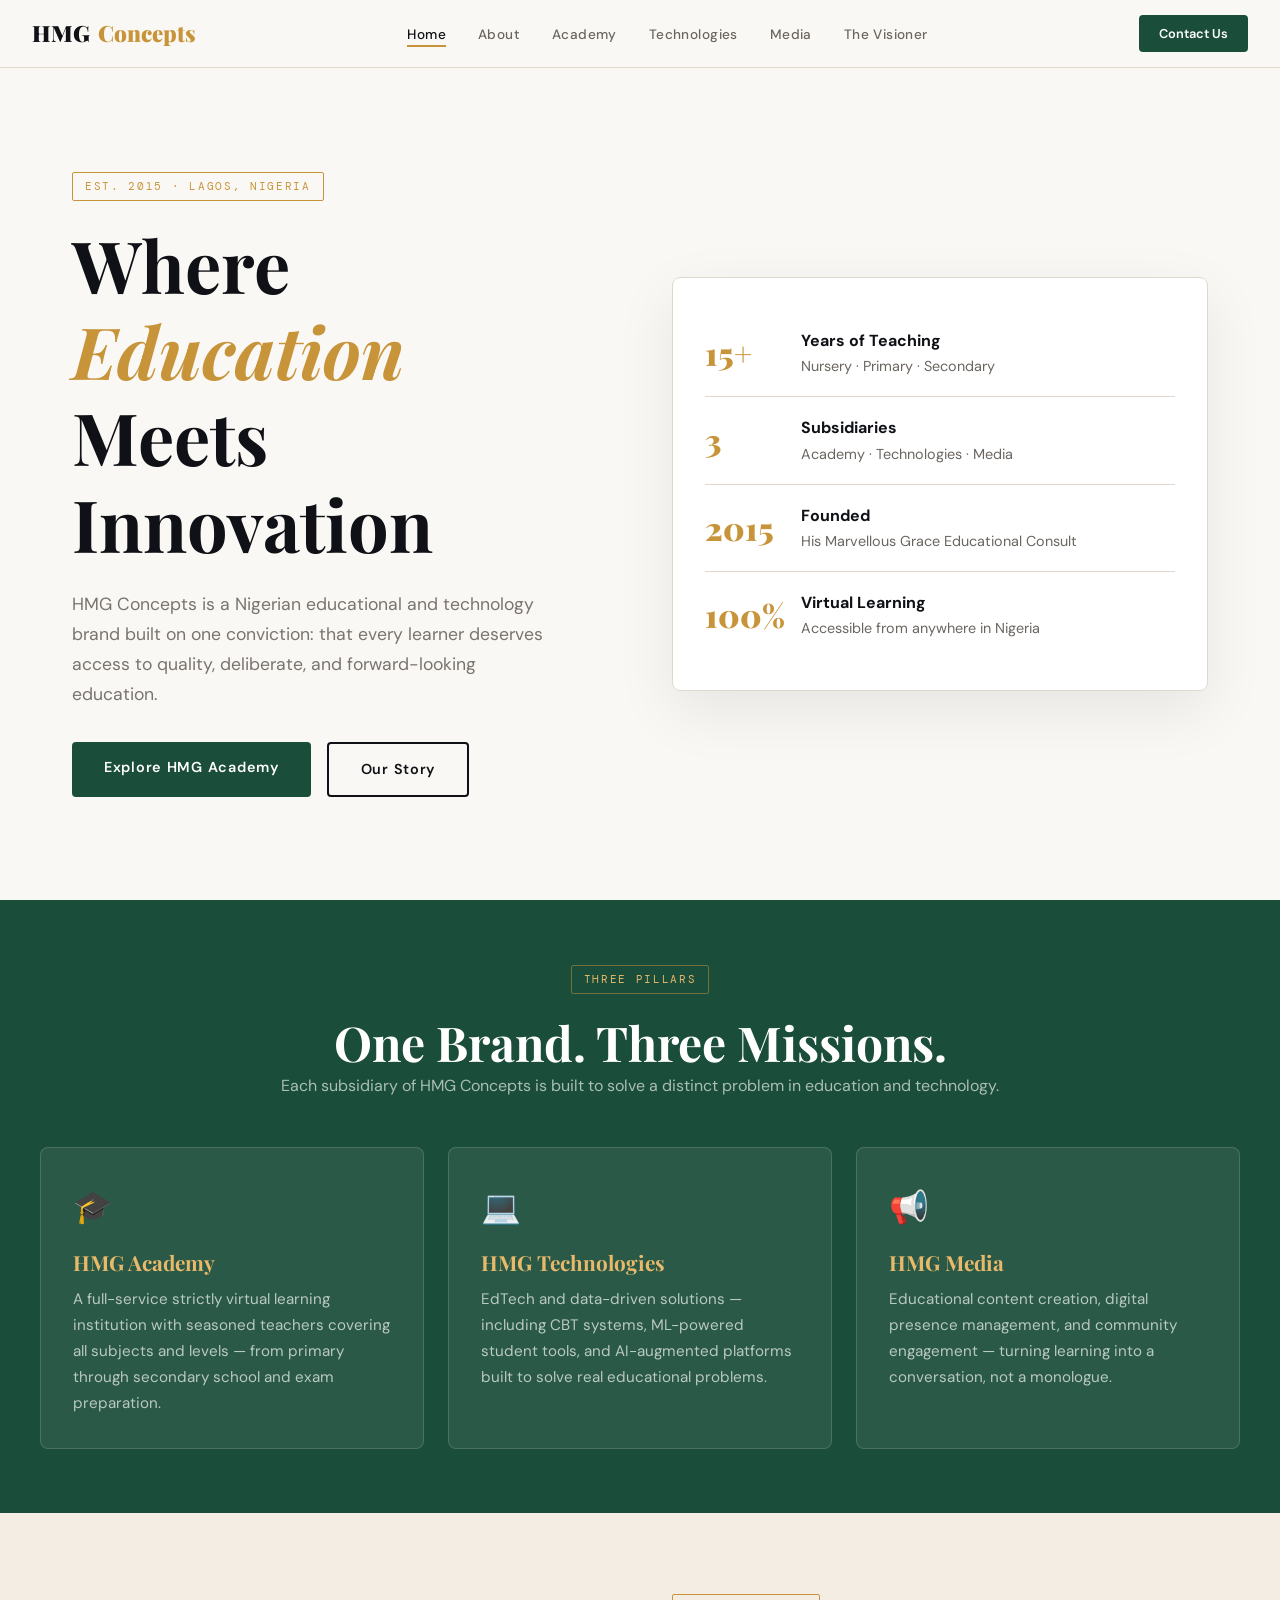
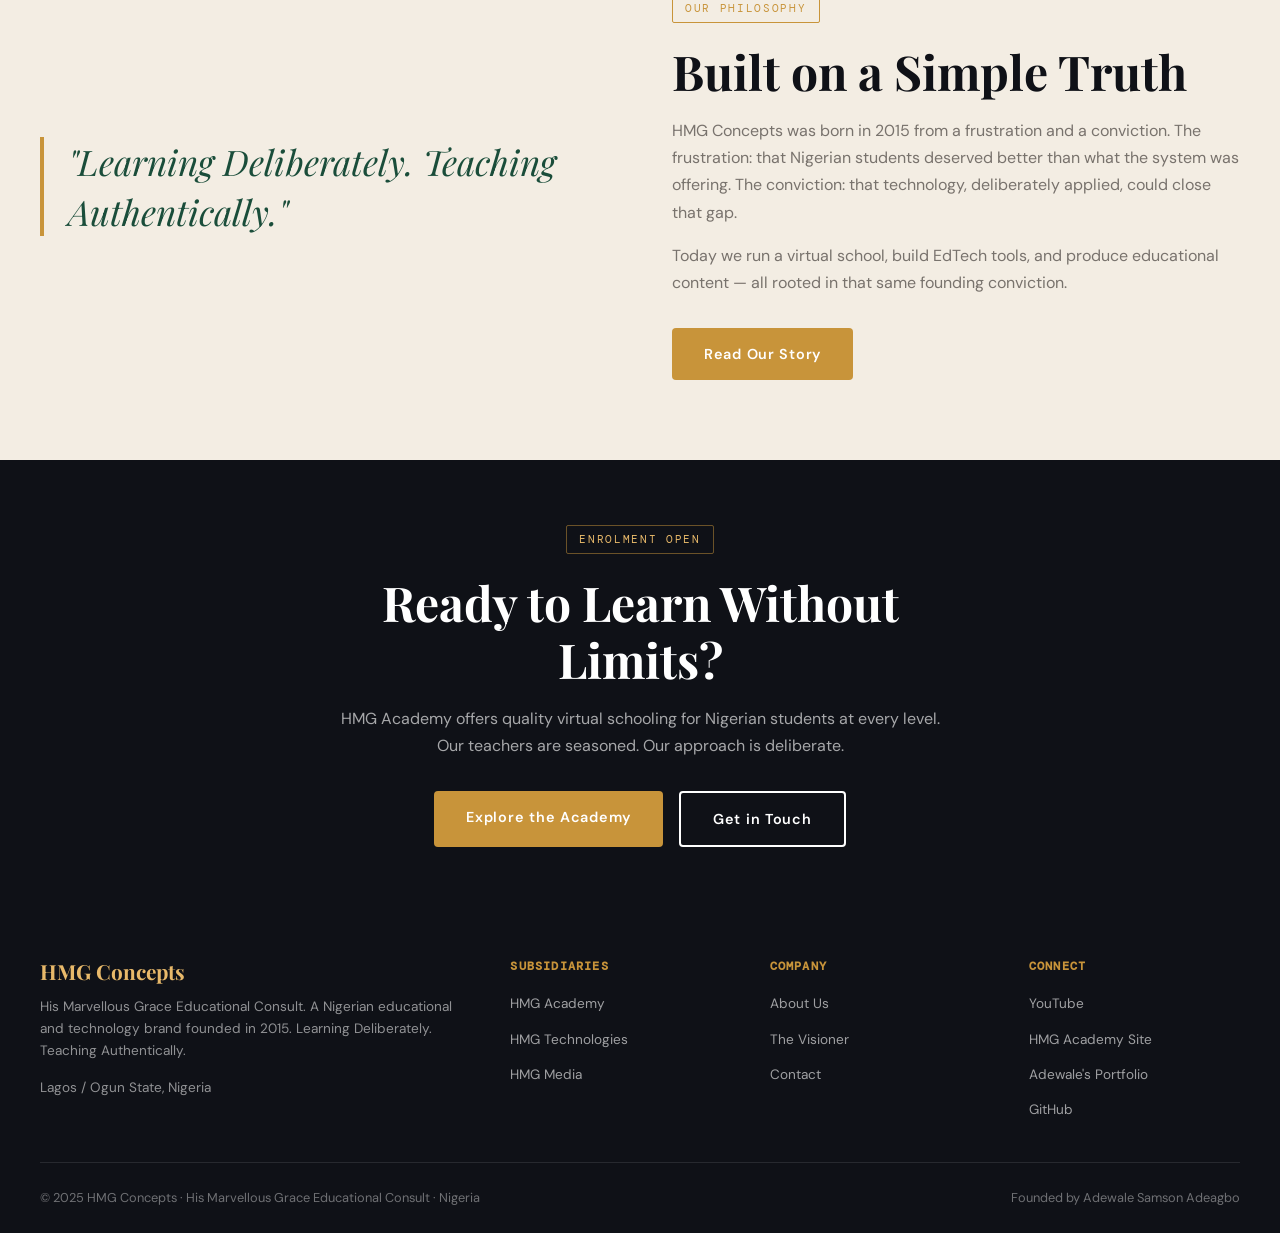
==== index.html @ 5c1da937 "Add files via upload" ====
<!DOCTYPE html>
<html lang="en">
<head>
  <meta charset="UTF-8" />
  <meta name="viewport" content="width=device-width, initial-scale=1.0" />

  <!-- PRIMARY SEO -->
  <title>HMG Concepts | Virtual Education, EdTech & Data Solutions — Nigeria</title>
  <meta name="description" content="HMG Concepts is a Nigerian educational and technology brand founded in 2015. We run HMG Academy (virtual schooling), HMG Technologies (EdTech & data solutions), and HMG Media. Led by educator and data scientist Adewale Samson Adeagbo." />
  <meta name="keywords" content="HMG Concepts, HMG Academy Nigeria, virtual school Nigeria, online school Lagos, EdTech Nigeria, data science Nigeria, Adewale Samson Adeagbo, secondary school online Nigeria, virtual learning Nigeria" />
  <meta name="author" content="Adewale Samson Adeagbo" />
  <meta name="robots" content="index, follow" />
  <link rel="canonical" href="https://hmgconcepts.pages.dev/" />

  <!-- OPEN GRAPH -->
  <meta property="og:title" content="HMG Concepts | Virtual Education & EdTech — Nigeria" />
  <meta property="og:description" content="Virtual schooling, EdTech solutions, and data-driven education from Lagos, Nigeria. Founded 2015 by Adewale Samson Adeagbo." />
  <meta property="og:type" content="website" />
  <meta property="og:url" content="https://hmgconcepts.pages.dev/" />
  <meta property="og:locale" content="en_NG" />

  <!-- SCHEMA MARKUP -->
  <script type="application/ld+json">
  {
    "@context": "https://schema.org",
    "@type": "EducationalOrganization",
    "name": "HMG Concepts",
    "alternateName": "His Marvellous Grace Educational Consult",
    "url": "https://hmgconcepts.pages.dev",
    "foundingDate": "2015",
    "description": "Nigerian educational and technology brand offering virtual schooling, EdTech solutions, and data-driven education tools.",
    "founder": {
      "@type": "Person",
      "name": "Adewale Samson Adeagbo"
    },
    "address": {
      "@type": "PostalAddress",
      "addressLocality": "Lagos",
      "addressCountry": "NG"
    },
    "contactPoint": {
      "@type": "ContactPoint",
      "telephone": "+2348100866322",
      "contactType": "customer service",
      "availableLanguage": ["English", "Yoruba"]
    },
    "sameAs": [
      "https://youtube.com/@hmgconcepts",
      "https://hmgacademy.pages.dev"
    ]
  }
  </script>

  <!-- FONTS -->
  <link rel="preconnect" href="https://fonts.googleapis.com" />
  <link rel="preconnect" href="https://fonts.gstatic.com" crossorigin />
  <link href="https://fonts.googleapis.com/css2?family=Playfair+Display:ital,wght@0,700;0,900;1,700&family=DM+Sans:wght@300;400;500;600&family=DM+Mono:wght@400;500&display=swap" rel="stylesheet" />

  <style>
    /* ============================================================
       DESIGN SYSTEM — HMG Concepts
       Aesthetic: Editorial / Institutional / Warm Authority
       ============================================================ */
    :root {
      --ink:       #0f1117;
      --paper:     #faf8f4;
      --cream:     #f3ede3;
      --gold:      #c8943a;
      --gold-lt:   #e8b96a;
      --green:     #1a4d3a;
      --green-lt:  #2d7a5a;
      --white:     #ffffff;
      --muted:     #6b6560;
      --border:    #e0d8cc;

      --ff-head:   'Playfair Display', Georgia, serif;
      --ff-body:   'DM Sans', sans-serif;
      --ff-mono:   'DM Mono', monospace;

      --max:       1200px;
      --radius:    4px;
      --transition: 0.3s ease;
    }

    *, *::before, *::after { box-sizing: border-box; margin: 0; padding: 0; }

    html { scroll-behavior: smooth; font-size: 16px; }

    body {
      font-family: var(--ff-body);
      background: var(--paper);
      color: var(--ink);
      line-height: 1.7;
      overflow-x: hidden;
    }

    /* ---- UTILITY ---- */
    .container { max-width: var(--max); margin: 0 auto; padding: 0 2rem; }
    .section { padding: 5rem 0; }
    .section--dark { background: var(--green); color: var(--white); }
    .section--cream { background: var(--cream); }
    .section--ink { background: var(--ink); color: var(--white); }

    .tag {
      display: inline-block;
      font-family: var(--ff-mono);
      font-size: 0.7rem;
      letter-spacing: 0.15em;
      text-transform: uppercase;
      color: var(--gold);
      border: 1px solid var(--gold);
      padding: 0.25rem 0.75rem;
      border-radius: 2px;
      margin-bottom: 1.25rem;
    }

    h1, h2, h3, h4 { font-family: var(--ff-head); line-height: 1.2; }
    h1 { font-size: clamp(2.5rem, 6vw, 4.5rem); }
    h2 { font-size: clamp(2rem, 4vw, 3rem); }
    h3 { font-size: clamp(1.3rem, 2.5vw, 1.75rem); }
    h4 { font-size: 1.1rem; }

    p { margin-bottom: 1rem; color: inherit; opacity: 0.9; }
    a { color: inherit; text-decoration: none; }

    .btn {
      display: inline-block;
      padding: 0.85rem 2rem;
      font-family: var(--ff-body);
      font-weight: 600;
      font-size: 0.9rem;
      letter-spacing: 0.05em;
      border-radius: var(--radius);
      transition: var(--transition);
      cursor: pointer;
      border: none;
    }
    .btn--gold {
      background: var(--gold);
      color: var(--white);
    }
    .btn--gold:hover { background: var(--gold-lt); transform: translateY(-2px); }
    .btn--outline {
      background: transparent;
      color: var(--white);
      border: 2px solid var(--white);
    }
    .btn--outline:hover { background: var(--white); color: var(--ink); }
    .btn--green {
      background: var(--green);
      color: var(--white);
    }
    .btn--green:hover { background: var(--green-lt); transform: translateY(-2px); }

    /* ---- NAVIGATION ---- */
    nav {
      position: fixed;
      top: 0; left: 0; right: 0;
      z-index: 100;
      background: rgba(250, 248, 244, 0.96);
      backdrop-filter: blur(8px);
      border-bottom: 1px solid var(--border);
      padding: 0 2rem;
      height: 68px;
      display: flex;
      align-items: center;
      justify-content: space-between;
    }

    .nav__brand {
      font-family: var(--ff-head);
      font-size: 1.4rem;
      font-weight: 900;
      color: var(--ink);
      display: flex;
      align-items: center;
      gap: 0.5rem;
    }
    .nav__brand span { color: var(--gold); }

    .nav__links {
      display: flex;
      gap: 2rem;
      list-style: none;
    }
    .nav__links a {
      font-size: 0.85rem;
      font-weight: 500;
      color: var(--muted);
      letter-spacing: 0.03em;
      transition: var(--transition);
      padding-bottom: 2px;
      border-bottom: 2px solid transparent;
    }
    .nav__links a:hover,
    .nav__links a.active {
      color: var(--ink);
      border-bottom-color: var(--gold);
    }

    .nav__cta {
      font-size: 0.8rem;
      font-weight: 600;
      background: var(--green);
      color: var(--white);
      padding: 0.5rem 1.25rem;
      border-radius: var(--radius);
      transition: var(--transition);
    }
    .nav__cta:hover { background: var(--green-lt); }

    .nav__toggle {
      display: none;
      flex-direction: column;
      gap: 5px;
      cursor: pointer;
      padding: 4px;
    }
    .nav__toggle span {
      display: block;
      width: 24px;
      height: 2px;
      background: var(--ink);
      transition: var(--transition);
    }

    /* ---- PAGE SECTIONS (hidden by default) ---- */
    .page { display: none; padding-top: 68px; }
    .page.active { display: block; }

    /* ============================================================
       HOME PAGE
       ============================================================ */
    .hero {
      min-height: calc(100vh - 68px);
      display: grid;
      grid-template-columns: 1fr 1fr;
      align-items: center;
      gap: 4rem;
      padding: 4rem 2rem;
      max-width: var(--max);
      margin: 0 auto;
    }

    .hero__content { animation: fadeUp 0.8s ease both; }
    .hero__content h1 { margin-bottom: 1.5rem; }
    .hero__content h1 em {
      font-style: italic;
      color: var(--gold);
    }
    .hero__content p {
      font-size: 1.1rem;
      color: var(--muted);
      max-width: 480px;
      margin-bottom: 2rem;
    }
    .hero__btns { display: flex; gap: 1rem; flex-wrap: wrap; }

    .hero__visual {
      animation: fadeUp 0.8s 0.2s ease both;
      position: relative;
    }
    .hero__card {
      background: var(--white);
      border: 1px solid var(--border);
      border-radius: 8px;
      padding: 2rem;
      box-shadow: 0 20px 60px rgba(0,0,0,0.08);
    }
    .hero__stat {
      display: flex;
      align-items: center;
      gap: 1rem;
      padding: 1rem 0;
      border-bottom: 1px solid var(--border);
    }
    .hero__stat:last-child { border-bottom: none; }
    .hero__stat-num {
      font-family: var(--ff-head);
      font-size: 2rem;
      font-weight: 900;
      color: var(--gold);
      min-width: 80px;
    }
    .hero__stat-label { font-size: 0.9rem; color: var(--muted); }
    .hero__stat-label strong { display: block; color: var(--ink); font-size: 1rem; }

    /* Subsidiaries strip */
    .subsidiaries {
      background: var(--green);
      padding: 4rem 2rem;
    }
    .subsidiaries__inner {
      max-width: var(--max);
      margin: 0 auto;
    }
    .subsidiaries__head {
      text-align: center;
      margin-bottom: 3rem;
      color: var(--white);
    }
    .subsidiaries__head p { color: rgba(255,255,255,0.7); }

    .subsidiaries__grid {
      display: grid;
      grid-template-columns: repeat(3, 1fr);
      gap: 1.5rem;
    }

    .sub-card {
      background: rgba(255,255,255,0.07);
      border: 1px solid rgba(255,255,255,0.15);
      border-radius: 8px;
      padding: 2rem;
      transition: var(--transition);
      cursor: pointer;
    }
    .sub-card:hover {
      background: rgba(255,255,255,0.12);
      transform: translateY(-4px);
    }
    .sub-card__icon {
      font-size: 2rem;
      margin-bottom: 1rem;
    }
    .sub-card h3 {
      color: var(--gold-lt);
      margin-bottom: 0.75rem;
      font-size: 1.3rem;
    }
    .sub-card p { color: rgba(255,255,255,0.75); font-size: 0.95rem; margin: 0; }

    /* Mission strip */
    .mission {
      padding: 5rem 2rem;
      background: var(--cream);
    }
    .mission__inner {
      max-width: var(--max);
      margin: 0 auto;
      display: grid;
      grid-template-columns: 1fr 1fr;
      gap: 4rem;
      align-items: center;
    }
    .mission__quote {
      font-family: var(--ff-head);
      font-size: clamp(1.5rem, 3vw, 2.2rem);
      font-style: italic;
      line-height: 1.4;
      color: var(--green);
      border-left: 4px solid var(--gold);
      padding-left: 1.5rem;
    }
    .mission__text h2 { margin-bottom: 1rem; }
    .mission__text p { color: var(--muted); }

    /* ============================================================
       ABOUT PAGE
       ============================================================ */
    .page-hero {
      background: var(--green);
      color: var(--white);
      padding: 5rem 2rem 4rem;
      text-align: center;
    }
    .page-hero h1 { margin-bottom: 1rem; }
    .page-hero p {
      max-width: 600px;
      margin: 0 auto;
      color: rgba(255,255,255,0.8);
      font-size: 1.1rem;
    }

    .about__story {
      max-width: 800px;
      margin: 0 auto;
      padding: 5rem 2rem;
    }
    .about__story h2 { margin-bottom: 1.5rem; color: var(--green); }
    .about__story p { color: var(--muted); font-size: 1.05rem; }
    .about__story .highlight {
      background: var(--cream);
      border-left: 4px solid var(--gold);
      padding: 1.5rem;
      border-radius: 0 8px 8px 0;
      margin: 2rem 0;
      font-style: italic;
      color: var(--ink);
    }

    .about__values {
      background: var(--cream);
      padding: 4rem 2rem;
    }
    .about__values-inner {
      max-width: var(--max);
      margin: 0 auto;
    }
    .about__values h2 { text-align: center; margin-bottom: 3rem; }
    .values__grid {
      display: grid;
      grid-template-columns: repeat(3, 1fr);
      gap: 2rem;
    }
    .value-card {
      background: var(--white);
      padding: 2rem;
      border-radius: 8px;
      border: 1px solid var(--border);
    }
    .value-card__num {
      font-family: var(--ff-mono);
      font-size: 0.75rem;
      color: var(--gold);
      letter-spacing: 0.1em;
      margin-bottom: 0.5rem;
    }
    .value-card h3 { margin-bottom: 0.75rem; font-size: 1.2rem; }
    .value-card p { color: var(--muted); font-size: 0.95rem; margin: 0; }

    /* ============================================================
       ACADEMY PAGE
       ============================================================ */
    .academy__intro {
      max-width: 800px;
      margin: 0 auto;
      padding: 5rem 2rem 3rem;
      text-align: center;
    }
    .academy__intro h2 { margin-bottom: 1rem; color: var(--green); }
    .academy__intro p { color: var(--muted); font-size: 1.05rem; }

    .academy__features {
      background: var(--cream);
      padding: 4rem 2rem;
    }
    .academy__features-inner {
      max-width: var(--max);
      margin: 0 auto;
    }
    .features__grid {
      display: grid;
      grid-template-columns: repeat(2, 1fr);
      gap: 2rem;
      margin-top: 2rem;
    }
    .feature-card {
      background: var(--white);
      border: 1px solid var(--border);
      border-radius: 8px;
      padding: 2rem;
      display: flex;
      gap: 1.25rem;
      align-items: flex-start;
    }
    .feature-card__icon { font-size: 1.75rem; flex-shrink: 0; }
    .feature-card h4 { margin-bottom: 0.5rem; }
    .feature-card p { color: var(--muted); font-size: 0.9rem; margin: 0; }

    .academy__subjects {
      padding: 4rem 2rem;
      max-width: var(--max);
      margin: 0 auto;
    }
    .academy__subjects h2 { margin-bottom: 2rem; }
    .subjects__grid {
      display: grid;
      grid-template-columns: repeat(4, 1fr);
      gap: 1rem;
    }
    .subject-pill {
      background: var(--cream);
      border: 1px solid var(--border);
      border-radius: 6px;
      padding: 1rem;
      text-align: center;
      font-size: 0.9rem;
      font-weight: 500;
      transition: var(--transition);
    }
    .subject-pill:hover {
      background: var(--green);
      color: var(--white);
      border-color: var(--green);
    }

    .academy__levels {
      background: var(--green);
      color: var(--white);
      padding: 4rem 2rem;
    }
    .academy__levels-inner {
      max-width: var(--max);
      margin: 0 auto;
    }
    .levels__grid {
      display: grid;
      grid-template-columns: repeat(3, 1fr);
      gap: 1.5rem;
      margin-top: 2rem;
    }
    .level-card {
      background: rgba(255,255,255,0.08);
      border: 1px solid rgba(255,255,255,0.15);
      border-radius: 8px;
      padding: 1.75rem;
    }
    .level-card h3 { color: var(--gold-lt); margin-bottom: 0.5rem; }
    .level-card p { color: rgba(255,255,255,0.75); font-size: 0.9rem; margin: 0; }

    .academy__enrol {
      padding: 5rem 2rem;
      text-align: center;
      max-width: 700px;
      margin: 0 auto;
    }
    .academy__enrol h2 { margin-bottom: 1rem; }
    .academy__enrol p { color: var(--muted); margin-bottom: 2rem; }

    /* ============================================================
       TECHNOLOGIES PAGE
       ============================================================ */
    .tech__intro {
      max-width: 800px;
      margin: 0 auto;
      padding: 5rem 2rem 3rem;
    }
    .tech__intro h2 { margin-bottom: 1rem; color: var(--green); }
    .tech__intro p { color: var(--muted); font-size: 1.05rem; }

    .tech__services {
      background: var(--cream);
      padding: 4rem 2rem;
    }
    .tech__services-inner {
      max-width: var(--max);
      margin: 0 auto;
    }
    .services__grid {
      display: grid;
      grid-template-columns: repeat(3, 1fr);
      gap: 2rem;
      margin-top: 2rem;
    }
    .service-card {
      background: var(--white);
      border: 1px solid var(--border);
      border-radius: 8px;
      padding: 2rem;
      transition: var(--transition);
    }
    .service-card:hover { box-shadow: 0 8px 30px rgba(0,0,0,0.08); transform: translateY(-3px); }
    .service-card__icon { font-size: 2rem; margin-bottom: 1rem; }
    .service-card h3 { margin-bottom: 0.75rem; font-size: 1.2rem; }
    .service-card p { color: var(--muted); font-size: 0.9rem; margin: 0; }

    .tech__stack {
      padding: 4rem 2rem;
      max-width: var(--max);
      margin: 0 auto;
    }
    .tech__stack h2 { margin-bottom: 2rem; }
    .stack__grid {
      display: grid;
      grid-template-columns: repeat(5, 1fr);
      gap: 1rem;
    }
    .stack-pill {
      background: var(--ink);
      color: var(--white);
      border-radius: 6px;
      padding: 0.75rem 1rem;
      text-align: center;
      font-family: var(--ff-mono);
      font-size: 0.8rem;
    }

    /* ============================================================
       MEDIA PAGE
       ============================================================ */
    .media__intro {
      max-width: 800px;
      margin: 0 auto;
      padding: 5rem 2rem 3rem;
    }
    .media__intro h2 { margin-bottom: 1rem; color: var(--green); }
    .media__intro p { color: var(--muted); font-size: 1.05rem; }

    .media__channels {
      background: var(--cream);
      padding: 4rem 2rem;
    }
    .media__channels-inner {
      max-width: var(--max);
      margin: 0 auto;
    }
    .channels__grid {
      display: grid;
      grid-template-columns: repeat(3, 1fr);
      gap: 2rem;
      margin-top: 2rem;
    }
    .channel-card {
      background: var(--white);
      border: 1px solid var(--border);
      border-radius: 8px;
      padding: 2rem;
      text-align: center;
    }
    .channel-card__icon { font-size: 2.5rem; margin-bottom: 1rem; }
    .channel-card h3 { margin-bottom: 0.5rem; }
    .channel-card p { color: var(--muted); font-size: 0.9rem; }
    .channel-card a {
      display: inline-block;
      margin-top: 1rem;
      color: var(--gold);
      font-weight: 600;
      font-size: 0.85rem;
      border-bottom: 1px solid var(--gold);
      transition: var(--transition);
    }
    .channel-card a:hover { color: var(--green); border-color: var(--green); }

    /* ============================================================
       VISIONER PAGE
       ============================================================ */
    .visioner__hero {
      background: var(--ink);
      color: var(--white);
      padding: 5rem 2rem;
    }
    .visioner__hero-inner {
      max-width: var(--max);
      margin: 0 auto;
      display: grid;
      grid-template-columns: 1fr 1fr;
      gap: 4rem;
      align-items: center;
    }
    .visioner__badge {
      background: rgba(200,148,58,0.15);
      border: 1px solid var(--gold);
      border-radius: 8px;
      padding: 2.5rem;
    }
    .visioner__badge h2 {
      color: var(--gold-lt);
      margin-bottom: 0.5rem;
      font-size: 1.75rem;
    }
    .visioner__badge .role {
      font-family: var(--ff-mono);
      font-size: 0.75rem;
      color: rgba(255,255,255,0.5);
      letter-spacing: 0.1em;
      text-transform: uppercase;
      margin-bottom: 1.5rem;
    }
    .visioner__badge p {
      color: rgba(255,255,255,0.8);
      font-size: 0.95rem;
    }

    .visioner__content h2 { margin-bottom: 1rem; }
    .visioner__content p { color: rgba(255,255,255,0.75); }

    .visioner__story {
      max-width: 800px;
      margin: 0 auto;
      padding: 5rem 2rem;
    }
    .visioner__story h2 { color: var(--green); margin-bottom: 1.5rem; }
    .visioner__story p { color: var(--muted); font-size: 1.05rem; }

    .visioner__skills {
      background: var(--cream);
      padding: 4rem 2rem;
    }
    .visioner__skills-inner {
      max-width: var(--max);
      margin: 0 auto;
    }
    .visioner__skills h2 { margin-bottom: 2rem; }
    .skills__grid {
      display: grid;
      grid-template-columns: repeat(2, 1fr);
      gap: 2rem;
    }
    .skill-group h4 {
      font-family: var(--ff-mono);
      font-size: 0.75rem;
      letter-spacing: 0.1em;
      text-transform: uppercase;
      color: var(--gold);
      margin-bottom: 1rem;
    }
    .skill-tags { display: flex; flex-wrap: wrap; gap: 0.5rem; }
    .skill-tag {
      background: var(--white);
      border: 1px solid var(--border);
      border-radius: 4px;
      padding: 0.35rem 0.85rem;
      font-size: 0.85rem;
      color: var(--ink);
    }

    .visioner__credentials {
      padding: 4rem 2rem;
      max-width: var(--max);
      margin: 0 auto;
    }
    .visioner__credentials h2 { margin-bottom: 2rem; }
    .credentials__list { display: flex; flex-direction: column; gap: 1rem; }
    .credential-item {
      display: flex;
      gap: 1.5rem;
      align-items: flex-start;
      padding: 1.25rem;
      background: var(--white);
      border: 1px solid var(--border);
      border-radius: 8px;
    }
    .credential-item__year {
      font-family: var(--ff-mono);
      font-size: 0.8rem;
      color: var(--gold);
      min-width: 50px;
      padding-top: 3px;
    }
    .credential-item h4 { margin-bottom: 0.2rem; font-size: 1rem; }
    .credential-item p { color: var(--muted); font-size: 0.85rem; margin: 0; }

    /* ============================================================
       CONTACT PAGE
       ============================================================ */
    .contact__intro {
      max-width: 700px;
      margin: 0 auto;
      padding: 5rem 2rem 3rem;
      text-align: center;
    }
    .contact__intro h2 { margin-bottom: 1rem; color: var(--green); }
    .contact__intro p { color: var(--muted); font-size: 1.05rem; }

    .contact__grid {
      max-width: var(--max);
      margin: 0 auto;
      padding: 2rem 2rem 5rem;
      display: grid;
      grid-template-columns: 1fr 1fr;
      gap: 3rem;
      align-items: start;
    }

    .contact__channels { display: flex; flex-direction: column; gap: 1rem; }
    .contact-item {
      display: flex;
      gap: 1rem;
      align-items: center;
      padding: 1.25rem;
      background: var(--white);
      border: 1px solid var(--border);
      border-radius: 8px;
      transition: var(--transition);
    }
    .contact-item:hover { border-color: var(--gold); }
    .contact-item__icon { font-size: 1.5rem; flex-shrink: 0; }
    .contact-item__label {
      font-family: var(--ff-mono);
      font-size: 0.7rem;
      letter-spacing: 0.1em;
      text-transform: uppercase;
      color: var(--muted);
    }
    .contact-item__value { font-weight: 600; font-size: 0.95rem; }

    .contact__form {
      background: var(--white);
      border: 1px solid var(--border);
      border-radius: 8px;
      padding: 2rem;
    }
    .contact__form h3 { margin-bottom: 1.5rem; }
    .form-group { margin-bottom: 1.25rem; }
    .form-group label {
      display: block;
      font-size: 0.85rem;
      font-weight: 500;
      margin-bottom: 0.4rem;
      color: var(--ink);
    }
    .form-group input,
    .form-group select,
    .form-group textarea {
      width: 100%;
      padding: 0.75rem 1rem;
      border: 1px solid var(--border);
      border-radius: var(--radius);
      font-family: var(--ff-body);
      font-size: 0.9rem;
      background: var(--paper);
      color: var(--ink);
      transition: var(--transition);
      outline: none;
    }
    .form-group input:focus,
    .form-group select:focus,
    .form-group textarea:focus {
      border-color: var(--green);
      box-shadow: 0 0 0 3px rgba(26,77,58,0.1);
    }
    .form-group textarea { resize: vertical; min-height: 120px; }

    /* ============================================================
       FOOTER
       ============================================================ */
    footer {
      background: var(--ink);
      color: var(--white);
      padding: 3rem 2rem 1.5rem;
    }
    .footer__inner {
      max-width: var(--max);
      margin: 0 auto;
    }
    .footer__top {
      display: grid;
      grid-template-columns: 2fr 1fr 1fr 1fr;
      gap: 3rem;
      padding-bottom: 2rem;
      border-bottom: 1px solid rgba(255,255,255,0.1);
      margin-bottom: 1.5rem;
    }
    .footer__brand h3 {
      font-family: var(--ff-head);
      font-size: 1.3rem;
      color: var(--gold-lt);
      margin-bottom: 0.75rem;
    }
    .footer__brand p {
      color: rgba(255,255,255,0.6);
      font-size: 0.85rem;
      line-height: 1.6;
    }
    .footer__col h4 {
      font-size: 0.75rem;
      letter-spacing: 0.1em;
      text-transform: uppercase;
      color: var(--gold);
      font-family: var(--ff-mono);
      margin-bottom: 1rem;
    }
    .footer__col ul { list-style: none; }
    .footer__col ul li { margin-bottom: 0.5rem; }
    .footer__col ul li a {
      color: rgba(255,255,255,0.6);
      font-size: 0.85rem;
      transition: var(--transition);
    }
    .footer__col ul li a:hover { color: var(--gold-lt); }

    .footer__bottom {
      display: flex;
      justify-content: space-between;
      align-items: center;
      font-size: 0.8rem;
      color: rgba(255,255,255,0.4);
    }

    /* ============================================================
       ANIMATIONS
       ============================================================ */
    @keyframes fadeUp {
      from { opacity: 0; transform: translateY(24px); }
      to   { opacity: 1; transform: translateY(0); }
    }

    /* ============================================================
       RESPONSIVE
       ============================================================ */
    @media (max-width: 900px) {
      .nav__links, .nav__cta { display: none; }
      .nav__toggle { display: flex; }

      .nav__links.open {
        display: flex;
        flex-direction: column;
        position: fixed;
        top: 68px; left: 0; right: 0;
        background: var(--paper);
        padding: 1.5rem 2rem;
        border-bottom: 1px solid var(--border);
        gap: 1.25rem;
        z-index: 99;
      }
      .nav__links.open a { font-size: 1rem; }

      .hero { grid-template-columns: 1fr; gap: 2rem; min-height: auto; padding: 3rem 1.5rem; }
      .hero__visual { display: none; }
      .subsidiaries__grid { grid-template-columns: 1fr; }
      .mission__inner { grid-template-columns: 1fr; gap: 2rem; }
      .values__grid { grid-template-columns: 1fr; }
      .features__grid { grid-template-columns: 1fr; }
      .subjects__grid { grid-template-columns: repeat(2, 1fr); }
      .levels__grid { grid-template-columns: 1fr; }
      .services__grid { grid-template-columns: 1fr; }
      .stack__grid { grid-template-columns: repeat(3, 1fr); }
      .channels__grid { grid-template-columns: 1fr; }
      .visioner__hero-inner { grid-template-columns: 1fr; }
      .skills__grid { grid-template-columns: 1fr; }
      .contact__grid { grid-template-columns: 1fr; }
      .footer__top { grid-template-columns: 1fr 1fr; gap: 2rem; }
    }

    @media (max-width: 500px) {
      .subjects__grid { grid-template-columns: 1fr 1fr; }
      .stack__grid { grid-template-columns: repeat(2, 1fr); }
      .footer__top { grid-template-columns: 1fr; }
      .footer__bottom { flex-direction: column; gap: 0.5rem; text-align: center; }
    }
  </style>
</head>

<body>

  <!-- ============================================================
       NAVIGATION
       ============================================================ -->
  <nav id="navbar">
    <div class="nav__brand" onclick="showPage('home')" style="cursor:pointer">
      HMG <span>Concepts</span>
    </div>
    <ul class="nav__links" id="navLinks">
      <li><a href="#" onclick="showPage('home')" class="active" id="nav-home">Home</a></li>
      <li><a href="#" onclick="showPage('about')" id="nav-about">About</a></li>
      <li><a href="#" onclick="showPage('academy')" id="nav-academy">Academy</a></li>
      <li><a href="#" onclick="showPage('technologies')" id="nav-technologies">Technologies</a></li>
      <li><a href="#" onclick="showPage('media')" id="nav-media">Media</a></li>
      <li><a href="#" onclick="showPage('visioner')" id="nav-visioner">The Visioner</a></li>
    </ul>
    <a href="#" onclick="showPage('contact')" class="nav__cta" id="nav-contact">Contact Us</a>
    <div class="nav__toggle" onclick="toggleMenu()" id="menuToggle">
      <span></span><span></span><span></span>
    </div>
  </nav>

  <!-- ============================================================
       HOME PAGE
       ============================================================ -->
  <div class="page active" id="page-home">

    <section style="background: var(--paper);">
      <div class="hero">
        <div class="hero__content">
          <span class="tag">Est. 2015 · Lagos, Nigeria</span>
          <h1>Where <em>Education</em> Meets Innovation</h1>
          <p>HMG Concepts is a Nigerian educational and technology brand built on one conviction: that every learner deserves access to quality, deliberate, and forward-looking education.</p>
          <div class="hero__btns">
            <a href="#" onclick="showPage('academy')" class="btn btn--green">Explore HMG Academy</a>
            <a href="#" onclick="showPage('about')" class="btn btn--outline" style="color:var(--ink);border-color:var(--ink);">Our Story</a>
          </div>
        </div>
        <div class="hero__visual">
          <div class="hero__card">
            <div class="hero__stat">
              <div class="hero__stat-num">15+</div>
              <div class="hero__stat-label">
                <strong>Years of Teaching</strong>
                Nursery · Primary · Secondary
              </div>
            </div>
            <div class="hero__stat">
              <div class="hero__stat-num">3</div>
              <div class="hero__stat-label">
                <strong>Subsidiaries</strong>
                Academy · Technologies · Media
              </div>
            </div>
            <div class="hero__stat">
              <div class="hero__stat-num">2015</div>
              <div class="hero__stat-label">
                <strong>Founded</strong>
                His Marvellous Grace Educational Consult
              </div>
            </div>
            <div class="hero__stat">
              <div class="hero__stat-num">100%</div>
              <div class="hero__stat-label">
                <strong>Virtual Learning</strong>
                Accessible from anywhere in Nigeria
              </div>
            </div>
          </div>
        </div>
      </div>
    </section>

    <section class="subsidiaries">
      <div class="subsidiaries__inner">
        <div class="subsidiaries__head">
          <span class="tag" style="border-color:rgba(200,148,58,0.5);color:var(--gold-lt)">Three Pillars</span>
          <h2>One Brand. Three Missions.</h2>
          <p>Each subsidiary of HMG Concepts is built to solve a distinct problem in education and technology.</p>
        </div>
        <div class="subsidiaries__grid">
          <div class="sub-card" onclick="showPage('academy')">
            <div class="sub-card__icon">🎓</div>
            <h3>HMG Academy</h3>
            <p>A full-service strictly virtual learning institution with seasoned teachers covering all subjects and levels — from primary through secondary school and exam preparation.</p>
          </div>
          <div class="sub-card" onclick="showPage('technologies')">
            <div class="sub-card__icon">💻</div>
            <h3>HMG Technologies</h3>
            <p>EdTech and data-driven solutions — including CBT systems, ML-powered student tools, and AI-augmented platforms built to solve real educational problems.</p>
          </div>
          <div class="sub-card" onclick="showPage('media')">
            <div class="sub-card__icon">📢</div>
            <h3>HMG Media</h3>
            <p>Educational content creation, digital presence management, and community engagement — turning learning into a conversation, not a monologue.</p>
          </div>
        </div>
      </div>
    </section>

    <section class="mission">
      <div class="mission__inner">
        <div class="mission__quote">
          "Learning Deliberately. Teaching Authentically."
        </div>
        <div class="mission__text">
          <span class="tag">Our Philosophy</span>
          <h2>Built on a Simple Truth</h2>
          <p>HMG Concepts was born in 2015 from a frustration and a conviction. The frustration: that Nigerian students deserved better than what the system was offering. The conviction: that technology, deliberately applied, could close that gap.</p>
          <p>Today we run a virtual school, build EdTech tools, and produce educational content — all rooted in that same founding conviction.</p>
          <a href="#" onclick="showPage('about')" class="btn btn--gold" style="margin-top:1rem">Read Our Story</a>
        </div>
      </div>
    </section>

    <section style="background:var(--ink);padding:4rem 2rem;text-align:center;">
      <div style="max-width:600px;margin:0 auto;">
        <span class="tag" style="border-color:rgba(200,148,58,0.5);color:var(--gold-lt)">Enrolment Open</span>
        <h2 style="color:var(--white);margin-bottom:1rem;">Ready to Learn Without Limits?</h2>
        <p style="color:rgba(255,255,255,0.7);margin-bottom:2rem;">HMG Academy offers quality virtual schooling for Nigerian students at every level. Our teachers are seasoned. Our approach is deliberate.</p>
        <div style="display:flex;gap:1rem;justify-content:center;flex-wrap:wrap;">
          <a href="#" onclick="showPage('academy')" class="btn btn--gold">Explore the Academy</a>
          <a href="#" onclick="showPage('contact')" class="btn btn--outline">Get in Touch</a>
        </div>
      </div>
    </section>

  </div>

  <!-- ============================================================
       ABOUT PAGE
       ============================================================ -->
  <div class="page" id="page-about">

    <section class="page-hero">
      <span class="tag" style="border-color:rgba(200,148,58,0.5);color:var(--gold-lt)">Est. 2015</span>
      <h1>About HMG Concepts</h1>
      <p>The story behind a Nigerian educational brand built on deliberate learning and authentic teaching.</p>
    </section>

    <div class="about__story">
      <span class="tag">Our Origin</span>
      <h2>Where It All Started</h2>
      <p>HMG Concepts — full name, His Marvellous Grace Educational Consult — was founded in 2015 by Adewale Samson Adeagbo, a secondary school teacher with a burning question: why were Nigerian students being failed by a system that could be fixed?</p>
      <p>The answer wasn't to complain. It was to build. So that's what he did.</p>
      <div class="highlight">
        "I always wanted to solve classroom problems with technology. That drive is what led me to study Computer Science Education — and it's what still drives every decision we make at HMG Concepts today."
        <br/><br/>— Adewale Samson Adeagbo, Founder
      </div>
      <p>What began as a one-man tutoring operation has grown into a full brand with three subsidiaries: HMG Academy (virtual schooling), HMG Technologies (EdTech & data solutions), and HMG Media (content & digital presence). Through it all, the philosophy has never changed: <strong>Learning Deliberately. Teaching Authentically.</strong></p>
      <p>Today HMG Concepts serves students across Lagos and Ogun State — and increasingly, anywhere in Nigeria with an internet connection. Our teachers are seasoned professionals. Our tools are built on real data. Our content is grounded in lived classroom experience.</p>
    </div>

    <section class="about__values">
      <div class="about__values-inner">
        <span class="tag">What We Stand For</span>
        <h2>Our Core Values</h2>
        <div class="values__grid">
          <div class="value-card">
            <div class="value-card__num">01</div>
            <h3>Deliberate Learning</h3>
            <p>We don't teach for passing exams alone. We teach for understanding — building students who can think, not just recall.</p>
          </div>
          <div class="value-card">
            <div class="value-card__num">02</div>
            <h3>Authentic Teaching</h3>
            <p>Our teachers bring real experience, not just qualifications. Every lesson is grounded in what actually works in the classroom.</p>
          </div>
          <div class="value-card">
            <div class="value-card__num">03</div>
            <h3>Technology as a Tool</h3>
            <p>We leverage technology deliberately — to expand access, improve outcomes, and solve problems that have long gone unsolved.</p>
          </div>
          <div class="value-card">
            <div class="value-card__num">04</div>
            <h3>Access for All</h3>
            <p>Quality education should not be a privilege. HMG Academy is virtual precisely so that geography and circumstance are never barriers.</p>
          </div>
          <div class="value-card">
            <div class="value-card__num">05</div>
            <h3>Community Impact</h3>
            <p>We build for Nigeria. Every tool, every lesson, every piece of content is made with the Nigerian learner in mind — their context, their challenges, their potential.</p>
          </div>
          <div class="value-card">
            <div class="value-card__num">06</div>
            <h3>Continuous Growth</h3>
            <p>We practise what we preach. HMG Concepts is a learning organisation — always upskilling, always improving, always evolving.</p>
          </div>
        </div>
      </div>
    </section>

    <section style="padding:4rem 2rem;text-align:center;">
      <div style="max-width:600px;margin:0 auto;">
        <h2 style="margin-bottom:1rem;">Want to Know the Person Behind HMG?</h2>
        <p style="color:var(--muted);margin-bottom:2rem;">Meet Adewale Samson Adeagbo — educator, data scientist, and the Visioner behind everything HMG Concepts is building.</p>
        <a href="#" onclick="showPage('visioner')" class="btn btn--green">Meet the Visioner</a>
      </div>
    </section>

  </div>

  <!-- ============================================================
       ACADEMY PAGE
       ============================================================ -->
  <div class="page" id="page-academy">

    <section class="page-hero" style="background:var(--green)">
      <span class="tag" style="border-color:rgba(200,148,58,0.5);color:var(--gold-lt)">Strictly Virtual</span>
      <h1>HMG Academy</h1>
      <p>A full-service virtual learning institution with seasoned teachers, covering all subjects and levels for Nigerian students.</p>
    </section>

    <div class="academy__intro">
      <span class="tag">What We Offer</span>
      <h2>Real School. Virtual Classroom.</h2>
      <p>HMG Academy is not a tutoring service. It is a full educational institution — with a team of experienced teachers, structured curriculum, and comprehensive academic support — delivered entirely online.</p>
      <p>Whether your child is in primary school, secondary school, or preparing for WAEC, NECO, or JAMB, HMG Academy has the right teacher and the right programme.</p>
    </div>

    <section class="academy__features">
      <div class="academy__features-inner">
        <span class="tag">Why HMG Academy</span>
        <h2>What Makes Us Different</h2>
        <div class="features__grid">
          <div class="feature-card">
            <div class="feature-card__icon">👩‍🏫</div>
            <div>
              <h4>Seasoned Teachers</h4>
              <p>Our educators are experienced classroom professionals — not just subject-matter hobbyists. They know how to teach, not just what to teach.</p>
            </div>
          </div>
          <div class="feature-card">
            <div class="feature-card__icon">🌐</div>
            <div>
              <h4>100% Virtual</h4>
              <p>Learn from anywhere in Nigeria. All you need is a device and an internet connection. No commute. No compromise on quality.</p>
            </div>
          </div>
          <div class="feature-card">
            <div class="feature-card__icon">📋</div>
            <div>
              <h4>Exam Registration Support</h4>
              <p>We handle WAEC, NECO, GCE, and UTME registration — so students and parents don't have to navigate it alone.</p>
            </div>
          </div>
          <div class="feature-card">
            <div class="feature-card__icon">💡</div>
            <div>
              <h4>CBT Preparation</h4>
              <p>Our CBT lab and question bank system prepares students for the digital exam environment — reducing exam-day anxiety significantly.</p>
            </div>
          </div>
          <div class="feature-card">
            <div class="feature-card__icon">🧭</div>
            <div>
              <h4>Student Counselling</h4>
              <p>Academic and career counselling is built into our approach. We don't just teach subjects — we help students figure out their path.</p>
            </div>
          </div>
          <div class="feature-card">
            <div class="feature-card__icon">🏆</div>
            <div>
              <h4>Quiz & Competition Programmes</h4>
              <p>Inter-school quiz competitions, debate, and an upcoming inter-school hackathon — because learning should stretch beyond the syllabus.</p>
            </div>
          </div>
        </div>
      </div>
    </section>

    <section class="academy__subjects">
      <span class="tag">Curriculum</span>
      <h2>Subjects We Cover</h2>
      <div class="subjects__grid">
        <div class="subject-pill">Mathematics</div>
        <div class="subject-pill">Further Mathematics</div>
        <div class="subject-pill">English Language</div>
        <div class="subject-pill">Physics</div>
        <div class="subject-pill">Chemistry</div>
        <div class="subject-pill">Biology</div>
        <div class="subject-pill">Economics</div>
        <div class="subject-pill">Government</div>
        <div class="subject-pill">Literature</div>
        <div class="subject-pill">Civic Education</div>
        <div class="subject-pill">Computer Science</div>
        <div class="subject-pill">Agricultural Science</div>
        <div class="subject-pill">Technical Drawing</div>
        <div class="subject-pill">Financial Accounting</div>
        <div class="subject-pill">Commerce</div>
        <div class="subject-pill">Geography</div>
      </div>
    </section>

    <section class="academy__levels">
      <div class="academy__levels-inner">
        <span class="tag" style="border-color:rgba(200,148,58,0.5);color:var(--gold-lt)">All Levels</span>
        <h2>Who We Teach</h2>
        <div class="levels__grid">
          <div class="level-card">
            <h3>Primary School</h3>
            <p>Strong foundational education in core subjects — building numeracy, literacy, and critical thinking from the earliest stage.</p>
          </div>
          <div class="level-card">
            <h3>Junior Secondary (JSS 1–3)</h3>
            <p>Comprehensive coverage of all JSS subjects, with consistent assessment to track and improve student progress.</p>
          </div>
          <div class="level-card">
            <h3>Senior Secondary (SSS 1–3)</h3>
            <p>Science, Arts, and Commercial streams — taught by specialists who understand both the subject and the exam.</p>
          </div>
          <div class="level-card">
            <h3>WAEC / NECO / GCE Prep</h3>
            <p>Targeted revision, past question drills, and mock exams — giving students the best possible chance at distinction.</p>
          </div>
          <div class="level-card">
            <h3>JAMB / UTME Prep</h3>
            <p>Subject-specific and CBT-format preparation — because knowing the content is only half the battle.</p>
          </div>
          <div class="level-card">
            <h3>Admission Processing</h3>
            <p>End-to-end support for Post-UTME, Direct Entry, and university admission — from application to acceptance.</p>
          </div>
        </div>
      </div>
    </section>

    <section class="academy__enrol">
      <span class="tag">Get Started</span>
      <h2>Ready to Enrol?</h2>
      <p>Reach out to us today and let's find the right programme for your child. Our team is ready to walk you through everything — no pressure, no confusion.</p>
      <div style="display:flex;gap:1rem;justify-content:center;flex-wrap:wrap;">
        <a href="https://wa.me/2348100866322" target="_blank" class="btn btn--green">Chat on WhatsApp</a>
        <a href="#" onclick="showPage('contact')" class="btn btn--outline" style="color:var(--ink);border-color:var(--ink);">Send an Enquiry</a>
      </div>
    </section>

  </div>

  <!-- ============================================================
       TECHNOLOGIES PAGE
       ============================================================ -->
  <div class="page" id="page-technologies">

    <section class="page-hero" style="background:var(--ink)">
      <span class="tag" style="border-color:rgba(200,148,58,0.5);color:var(--gold-lt)">EdTech & Data</span>
      <h1>HMG Technologies</h1>
      <p>Data-driven tools and AI-augmented solutions built to solve real problems in education and beyond.</p>
    </section>

    <div class="tech__intro">
      <span class="tag">What We Build</span>
      <h2>Technology That Teaches Itself to be Useful</h2>
      <p>HMG Technologies is the innovation arm of HMG Concepts. We don't build technology for its own sake — we build it because a problem in the classroom or a gap in the data demands a solution.</p>
      <p>Led by Adewale Samson Adeagbo — a data scientist and educator — HMG Technologies produces ML-powered tools, CBT systems, and AI-augmented platforms that are already being used by real students and institutions.</p>
    </div>

    <section class="tech__services">
      <div class="tech__services-inner">
        <span class="tag">Our Solutions</span>
        <h2>What We Offer</h2>
        <div class="services__grid">
          <div class="service-card">
            <div class="service-card__icon">📝</div>
            <h3>CBT Systems</h3>
            <p>Custom Computer-Based Testing platforms for schools and institutions — including teacher portals, student portals, and question bank management. Our CBT Pro system is already live and in active use.</p>
          </div>
          <div class="service-card">
            <div class="service-card__icon">🤖</div>
            <h3>ML-Powered Student Tools</h3>
            <p>Predictive tools that identify at-risk students, track performance patterns, and generate personalised study plans — bringing data science into the classroom in a practical way.</p>
          </div>
          <div class="service-card">
            <div class="service-card__icon">📊</div>
            <h3>Data Analysis & Dashboards</h3>
            <p>Custom data analysis, visualisation, and reporting for educational institutions — turning raw student data into clear, actionable insights for teachers and administrators.</p>
          </div>
          <div class="service-card">
            <div class="service-card__icon">🏫</div>
            <h3>CBT Lab Setup</h3>
            <p>End-to-end setup of Computer-Based Testing labs for secondary schools — including hardware configuration, software deployment, and staff training.</p>
          </div>
          <div class="service-card">
            <div class="service-card__icon">🎓</div>
            <h3>Digital Skill Empowerment</h3>
            <p>Workshops and training programmes that build digital literacy among students, teachers, and school administrators — preparing communities for the technology-driven economy.</p>
          </div>
          <div class="service-card">
            <div class="service-card__icon">🔗</div>
            <h3>EdTech Partnerships</h3>
            <p>We collaborate with schools, NGOs, and institutions looking to integrate technology into their educational delivery — from consultation through full implementation.</p>
          </div>
        </div>
      </div>
    </section>

    <section class="tech__stack">
      <span class="tag">Our Technical Stack</span>
      <h2>Built With</h2>
      <div class="stack__grid">
        <div class="stack-pill">Python</div>
        <div class="stack-pill">Pandas</div>
        <div class="stack-pill">Scikit-learn</div>
        <div class="stack-pill">NumPy</div>
        <div class="stack-pill">Matplotlib</div>
        <div class="stack-pill">Seaborn</div>
        <div class="stack-pill">Power BI</div>
        <div class="stack-pill">Tableau</div>
        <div class="stack-pill">SQL</div>
        <div class="stack-pill">Streamlit</div>
        <div class="stack-pill">GitHub</div>
        <div class="stack-pill">Supabase</div>
        <div class="stack-pill">Excel</div>
        <div class="stack-pill">Google Sheets</div>
        <div class="stack-pill">AI Tools</div>
      </div>
    </section>

    <section style="background:var(--cream);padding:4rem 2rem;text-align:center;">
      <div style="max-width:600px;margin:0 auto;">
        <span class="tag">Partner With Us</span>
        <h2>Have an EdTech Problem to Solve?</h2>
        <p style="color:var(--muted);margin-bottom:2rem;">Whether you're a school, an NGO, or an institution looking for data-driven educational solutions — we'd like to hear from you.</p>
        <a href="#" onclick="showPage('contact')" class="btn btn--green">Start a Conversation</a>
      </div>
    </section>

  </div>

  <!-- ============================================================
       MEDIA PAGE
       ============================================================ -->
  <div class="page" id="page-media">

    <section class="page-hero" style="background:var(--gold);color:var(--ink)">
      <span class="tag" style="border-color:rgba(15,17,23,0.3);color:var(--ink)">Content & Community</span>
      <h1 style="color:var(--ink)">HMG Media</h1>
      <p style="color:rgba(15,17,23,0.75)">Educational content that educates, inspires, and builds community — turning learning into a living conversation.</p>
    </section>

    <div class="media__intro">
      <span class="tag">What We Do</span>
      <h2>Education Beyond the Classroom</h2>
      <p>HMG Media is the content and community arm of HMG Concepts. We believe that education doesn't end when the lesson does — it continues in conversations, in content, and in community.</p>
      <p>Through YouTube, social media, and digital publications, HMG Media shares insights on learning, teaching, EdTech, and data science — rooted in the real experiences of a practitioner who has spent 15+ years in Nigerian classrooms.</p>
    </div>

    <section class="media__channels">
      <div class="media__channels-inner">
        <span class="tag">Our Channels</span>
        <h2>Where to Find Us</h2>
        <div class="channels__grid">
          <div class="channel-card">
            <div class="channel-card__icon">📺</div>
            <h3>YouTube</h3>
            <p>Educational videos, tutorials, and insights on learning, teaching, and technology in the Nigerian context.</p>
            <a href="https://youtube.com/@hmgconcepts" target="_blank">Visit Channel →</a>
          </div>
          <div class="channel-card">
            <div class="channel-card__icon">📘</div>
            <h3>Facebook</h3>
            <p>Community updates, educational tips, student success stories, and programme announcements from HMG Concepts.</p>
            <a href="#" target="_blank">Follow Us →</a>
          </div>
          <div class="channel-card">
            <div class="channel-card__icon">📸</div>
            <h3>Instagram</h3>
            <p>Visual storytelling — from classroom moments to data science insights, told in the HMG voice.</p>
            <a href="#" target="_blank">Follow Us →</a>
          </div>
          <div class="channel-card">
            <div class="channel-card__icon">💼</div>
            <h3>LinkedIn</h3>
            <p>Professional insights, EdTech commentary, and updates from Adewale Samson Adeagbo on data science and education.</p>
            <a href="https://linkedin.com/in/adewalesamsonadeagbo" target="_blank">Connect →</a>
          </div>
          <div class="channel-card">
            <div class="channel-card__icon">🐦</div>
            <h3>X (Twitter)</h3>
            <p>Quick insights, learning tips, and real-time commentary on education and technology in Nigeria.</p>
            <a href="#" target="_blank">Follow Us →</a>
          </div>
          <div class="channel-card">
            <div class="channel-card__icon">💬</div>
            <h3>WhatsApp Community</h3>
            <p>Join the HMG learning community for updates, resources, and direct access to our team and programmes.</p>
            <a href="https://wa.me/2348100866322" target="_blank">Join Now →</a>
          </div>
        </div>
      </div>
    </section>

    <section style="background:var(--ink);padding:4rem 2rem;text-align:center;">
      <div style="max-width:600px;margin:0 auto;">
        <span class="tag" style="border-color:rgba(200,148,58,0.5);color:var(--gold-lt)">Collaborate</span>
        <h2 style="color:var(--white);margin-bottom:1rem;">Want to Partner on Content?</h2>
        <p style="color:rgba(255,255,255,0.7);margin-bottom:2rem;">We're open to content collaborations with schools, EdTech brands, and educational organisations across Nigeria.</p>
        <a href="#" onclick="showPage('contact')" class="btn btn--gold">Get in Touch</a>
      </div>
    </section>

  </div>

  <!-- ============================================================
       VISIONER PAGE
       ============================================================ -->
  <div class="page" id="page-visioner">

    <section class="visioner__hero">
      <div class="visioner__hero-inner">
        <div class="visioner__content">
          <span class="tag" style="border-color:rgba(200,148,58,0.5);color:var(--gold-lt)">Leadership</span>
          <h2 style="color:var(--white);margin-bottom:1rem;">The Person Behind HMG Concepts</h2>
          <p>Adewale Samson Adeagbo is an educator who became a data scientist — and a data scientist who never stopped teaching. He founded HMG Concepts in 2015, and has spent nearly two decades proving that the best technologists are often the ones who understand people first.</p>
          <p>His headline says it plainly: <em style="color:var(--gold-lt)">"I Don't Just Teach Data — I Do It."</em></p>
        </div>
        <div class="visioner__badge">
          <h2>Adewale Samson Adeagbo</h2>
          <div class="role">Visioner & Director · Data Lead · Educator</div>
          <p>B.Sc.(Ed) Computer Science Education, Lagos State University (2023)</p>
          <p style="margin-top:0.75rem;">15+ years classroom teaching · Lagos & Ogun State, Nigeria</p>
          <p style="margin-top:0.75rem;">Founder, HMG Concepts (2015)</p>
          <div style="margin-top:1.5rem;display:flex;gap:0.75rem;flex-wrap:wrap;">
            <a href="https://cssadewale.pages.dev" target="_blank" class="btn btn--gold" style="font-size:0.8rem;padding:0.6rem 1.25rem;">Portfolio</a>
            <a href="https://github.com/cssadewale" target="_blank" class="btn btn--outline" style="font-size:0.8rem;padding:0.6rem 1.25rem;">GitHub</a>
          </div>
        </div>
      </div>
    </section>

    <div class="visioner__story">
      <span class="tag">The Journey</span>
      <h2>From Blackboard to Data Science</h2>
      <p>Adewale's teaching career began in 2009. For 15+ years, he has taught Mathematics, Further Mathematics, Physics, and Chemistry across nursery, primary, and secondary schools in Lagos and Ogun State. That classroom time wasn't just teaching — it was research. He was watching, every day, what worked and what didn't.</p>
      <p>The turning point came in late 2024 when he joined the Federal Government's 3MTT programme. Something that had always been a conviction — that data and technology could solve classroom problems — finally found its technical language. He went deep: machine learning, Python, data analysis, model deployment.</p>
      <p>Today he has 12 deployed ML and EdTech projects on GitHub, is actively enrolled in three advanced upskilling programmes, and serves as a SkillBuild Hub Ambassador. His data science work — covering insurance fraud detection, delivery delay prediction, student risk profiling, and more — is built on the same clarity he developed teaching quadratic equations to teenagers.</p>
      <div style="background:var(--cream);border-left:4px solid var(--gold);padding:1.5rem;border-radius:0 8px 8px 0;margin:2rem 0;font-style:italic;color:var(--ink);">
        "Data science taught me that if you can think through a problem clearly, you can find a path to a solution — even in unfamiliar territory."
        <br/><br/>— Adewale Samson Adeagbo
      </div>
      <p>He continues to teach at God of Seed Academy and tutors across multiple platforms. Not because he has to — but because the classroom is where everything he knows was tested and proven.</p>
    </div>

    <section class="visioner__skills">
      <div class="visioner__skills-inner">
        <span class="tag">Technical Arsenal</span>
        <h2>What He Works With</h2>
        <div class="skills__grid">
          <div class="skill-group">
            <h4>Data Science & ML</h4>
            <div class="skill-tags">
              <span class="skill-tag">Python</span>
              <span class="skill-tag">Pandas</span>
              <span class="skill-tag">NumPy</span>
              <span class="skill-tag">Scikit-learn</span>
              <span class="skill-tag">Matplotlib</span>
              <span class="skill-tag">Seaborn</span>
              <span class="skill-tag">SHAP</span>
              <span class="skill-tag">SMOTE</span>
            </div>
          </div>
          <div class="skill-group">
            <h4>Data & Analytics</h4>
            <div class="skill-tags">
              <span class="skill-tag">SQL</span>
              <span class="skill-tag">Excel (Advanced)</span>
              <span class="skill-tag">Google Sheets</span>
              <span class="skill-tag">Power BI</span>
              <span class="skill-tag">Tableau</span>
            </div>
          </div>
          <div class="skill-group">
            <h4>Deployment & Dev</h4>
            <div class="skill-tags">
              <span class="skill-tag">Streamlit</span>
              <span class="skill-tag">Git / GitHub</span>
              <span class="skill-tag">Cloudflare Pages</span>
              <span class="skill-tag">Supabase</span>
            </div>
          </div>
          <div class="skill-group">
            <h4>EdTech & Teaching</h4>
            <div class="skill-tags">
              <span class="skill-tag">Zoom</span>
              <span class="skill-tag">Google Classroom</span>
              <span class="skill-tag">MS Teams</span>
              <span class="skill-tag">CBT Systems</span>
              <span class="skill-tag">Curriculum Design</span>
            </div>
          </div>
        </div>
      </div>
    </section>

    <section class="visioner__credentials">
      <span class="tag">Credentials & Training</span>
      <h2>Learning Never Stopped</h2>
      <div class="credentials__list">
        <div class="credential-item">
          <div class="credential-item__year">2025</div>
          <div>
            <h4>DSN × Google.org DeepTech_Ready — DSML Track, Cohort 3</h4>
            <p>Deep learning, NLP, and advanced machine learning — currently ongoing</p>
          </div>
        </div>
        <div class="credential-item">
          <div class="credential-item__year">2025</div>
          <div>
            <h4>WorldQuant University — Applied Data Science Lab</h4>
            <p>Applied data science with real-world projects — ongoing</p>
          </div>
        </div>
        <div class="credential-item">
          <div class="credential-item__year">2025</div>
          <div>
            <h4>Kodecamp Cohort 6 — ML Core Track</h4>
            <p>Machine learning engineering — ongoing</p>
          </div>
        </div>
        <div class="credential-item">
          <div class="credential-item__year">2026</div>
          <div>
            <h4>SkillBuild Hub Ambassador — Cohort 4 (April–June 2026)</h4>
            <p>IBM SkillsBuild Ambassador Programme</p>
          </div>
        </div>
        <div class="credential-item">
          <div class="credential-item__year">2024</div>
          <div>
            <h4>3MTT — Federal Government of Nigeria</h4>
            <p>The turning point. Technology training that unlocked a new chapter.</p>
          </div>
        </div>
        <div class="credential-item">
          <div class="credential-item__year">2023</div>
          <div>
            <h4>B.Sc.(Ed) Computer Science Education — Lagos State University</h4>
            <p>First class foundation in both computer science and pedagogy</p>
          </div>
        </div>
        <div class="credential-item">
          <div class="credential-item__year">2009</div>
          <div>
            <h4>Teaching Career Begins</h4>
            <p>15+ years across nursery, primary, and secondary schools in Lagos and Ogun State — currently at secondary level only</p>
          </div>
        </div>
      </div>
    </section>

    <section style="padding:4rem 2rem;text-align:center;">
      <div style="max-width:600px;margin:0 auto;">
        <h2 style="margin-bottom:1rem;">Want to Collaborate or Connect?</h2>
        <p style="color:var(--muted);margin-bottom:2rem;">For data science collaborations, EdTech partnerships, speaking opportunities, or media enquiries — reach out directly.</p>
        <div style="display:flex;gap:1rem;justify-content:center;flex-wrap:wrap;">
          <a href="mailto:buildingmyictcareer@gmail.com" class="btn btn--green">Email Adewale</a>
          <a href="https://cssadewale.pages.dev" target="_blank" class="btn btn--outline" style="color:var(--ink);border-color:var(--ink);">View Portfolio</a>
        </div>
      </div>
    </section>

  </div>

  <!-- ============================================================
       CONTACT PAGE
       ============================================================ -->
  <div class="page" id="page-contact">

    <section class="page-hero" style="background:var(--green)">
      <span class="tag" style="border-color:rgba(200,148,58,0.5);color:var(--gold-lt)">We're Here</span>
      <h1>Get in Touch</h1>
      <p>Whether you're a parent, a student, a recruiter, or a potential partner — we want to hear from you.</p>
    </section>

    <div class="contact__intro">
      <span class="tag">Contact</span>
      <h2>Let's Start a Conversation</h2>
      <p>Reach out via any of the channels below or fill in the form and we'll get back to you promptly.</p>
    </div>

    <div class="contact__grid">
      <div class="contact__channels">
        <div class="contact-item">
          <div class="contact-item__icon">📱</div>
          <div>
            <div class="contact-item__label">WhatsApp / Hotline</div>
            <div class="contact-item__value">+234 810 086 6322</div>
          </div>
        </div>
        <div class="contact-item">
          <div class="contact-item__icon">📞</div>
          <div>
            <div class="contact-item__label">Phone</div>
            <div class="contact-item__value">+234 907 790 7677</div>
          </div>
        </div>
        <div class="contact-item">
          <div class="contact-item__icon">✉️</div>
          <div>
            <div class="contact-item__label">Brand Email</div>
            <div class="contact-item__value">hismarvellousgrace@gmail.com</div>
          </div>
        </div>
        <div class="contact-item">
          <div class="contact-item__icon">💻</div>
          <div>
            <div class="contact-item__label">Tech / Partnerships</div>
            <div class="contact-item__value">buildingmyictcareer@gmail.com</div>
          </div>
        </div>
        <div class="contact-item">
          <div class="contact-item__icon">📺</div>
          <div>
            <div class="contact-item__label">YouTube</div>
            <div class="contact-item__value">youtube.com/@hmgconcepts</div>
          </div>
        </div>
        <div class="contact-item">
          <div class="contact-item__icon">📍</div>
          <div>
            <div class="contact-item__label">Location</div>
            <div class="contact-item__value">Lagos / Ogun State, Nigeria</div>
          </div>
        </div>
      </div>

      <div class="contact__form">
        <h3>Send an Enquiry</h3>
        <div class="form-group">
          <label>Full Name</label>
          <input type="text" placeholder="Your full name" />
        </div>
        <div class="form-group">
          <label>Email Address</label>
          <input type="email" placeholder="your@email.com" />
        </div>
        <div class="form-group">
          <label>Phone Number</label>
          <input type="tel" placeholder="+234..." />
        </div>
        <div class="form-group">
          <label>I am a...</label>
          <select>
            <option value="">Select your role</option>
            <option>Parent / Guardian</option>
            <option>Student</option>
            <option>School / Institution</option>
            <option>Recruiter / Employer</option>
            <option>EdTech Partner</option>
            <option>Sponsor / Grant Body</option>
            <option>Other</option>
          </select>
        </div>
        <div class="form-group">
          <label>Message</label>
          <textarea placeholder="Tell us what you need..."></textarea>
        </div>
        <a href="https://wa.me/2348100866322" target="_blank" class="btn btn--green" style="width:100%;text-align:center;display:block;">
          Send via WhatsApp
        </a>
        <p style="text-align:center;font-size:0.8rem;color:var(--muted);margin-top:0.75rem;">
          Or email us directly at hismarvellousgrace@gmail.com
        </p>
      </div>
    </div>

  </div>

  <!-- ============================================================
       FOOTER (shown on all pages)
       ============================================================ -->
  <footer>
    <div class="footer__inner">
      <div class="footer__top">
        <div class="footer__brand">
          <h3>HMG Concepts</h3>
          <p>His Marvellous Grace Educational Consult. A Nigerian educational and technology brand founded in 2015. Learning Deliberately. Teaching Authentically.</p>
          <p style="margin-top:0.75rem;">Lagos / Ogun State, Nigeria</p>
        </div>
        <div class="footer__col">
          <h4>Subsidiaries</h4>
          <ul>
            <li><a href="#" onclick="showPage('academy')">HMG Academy</a></li>
            <li><a href="#" onclick="showPage('technologies')">HMG Technologies</a></li>
            <li><a href="#" onclick="showPage('media')">HMG Media</a></li>
          </ul>
        </div>
        <div class="footer__col">
          <h4>Company</h4>
          <ul>
            <li><a href="#" onclick="showPage('about')">About Us</a></li>
            <li><a href="#" onclick="showPage('visioner')">The Visioner</a></li>
            <li><a href="#" onclick="showPage('contact')">Contact</a></li>
          </ul>
        </div>
        <div class="footer__col">
          <h4>Connect</h4>
          <ul>
            <li><a href="https://youtube.com/@hmgconcepts" target="_blank">YouTube</a></li>
            <li><a href="https://hmgacademy.pages.dev" target="_blank">HMG Academy Site</a></li>
            <li><a href="https://cssadewale.pages.dev" target="_blank">Adewale's Portfolio</a></li>
            <li><a href="https://github.com/cssadewale" target="_blank">GitHub</a></li>
          </ul>
        </div>
      </div>
      <div class="footer__bottom">
        <span>© 2025 HMG Concepts · His Marvellous Grace Educational Consult · Nigeria</span>
        <span>Founded by Adewale Samson Adeagbo</span>
      </div>
    </div>
  </footer>

  <!-- ============================================================
       JAVASCRIPT
       ============================================================ -->
  <script>
    function showPage(id) {
      // Hide all pages
      document.querySelectorAll('.page').forEach(p => p.classList.remove('active'));
      // Show target
      document.getElementById('page-' + id).classList.add('active');
      // Update nav active state
      document.querySelectorAll('.nav__links a').forEach(a => a.classList.remove('active'));
      const navEl = document.getElementById('nav-' + id);
      if (navEl) navEl.classList.add('active');
      // Scroll to top
      window.scrollTo({ top: 0, behavior: 'smooth' });
      // Close mobile menu
      document.getElementById('navLinks').classList.remove('open');
      return false;
    }

    function toggleMenu() {
      document.getElementById('navLinks').classList.toggle('open');
    }

    // Navbar scroll shadow
    window.addEventListener('scroll', () => {
      const nav = document.getElementById('navbar');
      nav.style.boxShadow = window.scrollY > 10
        ? '0 2px 20px rgba(0,0,0,0.08)'
        : 'none';
    });
  </script>

</body>
</html>
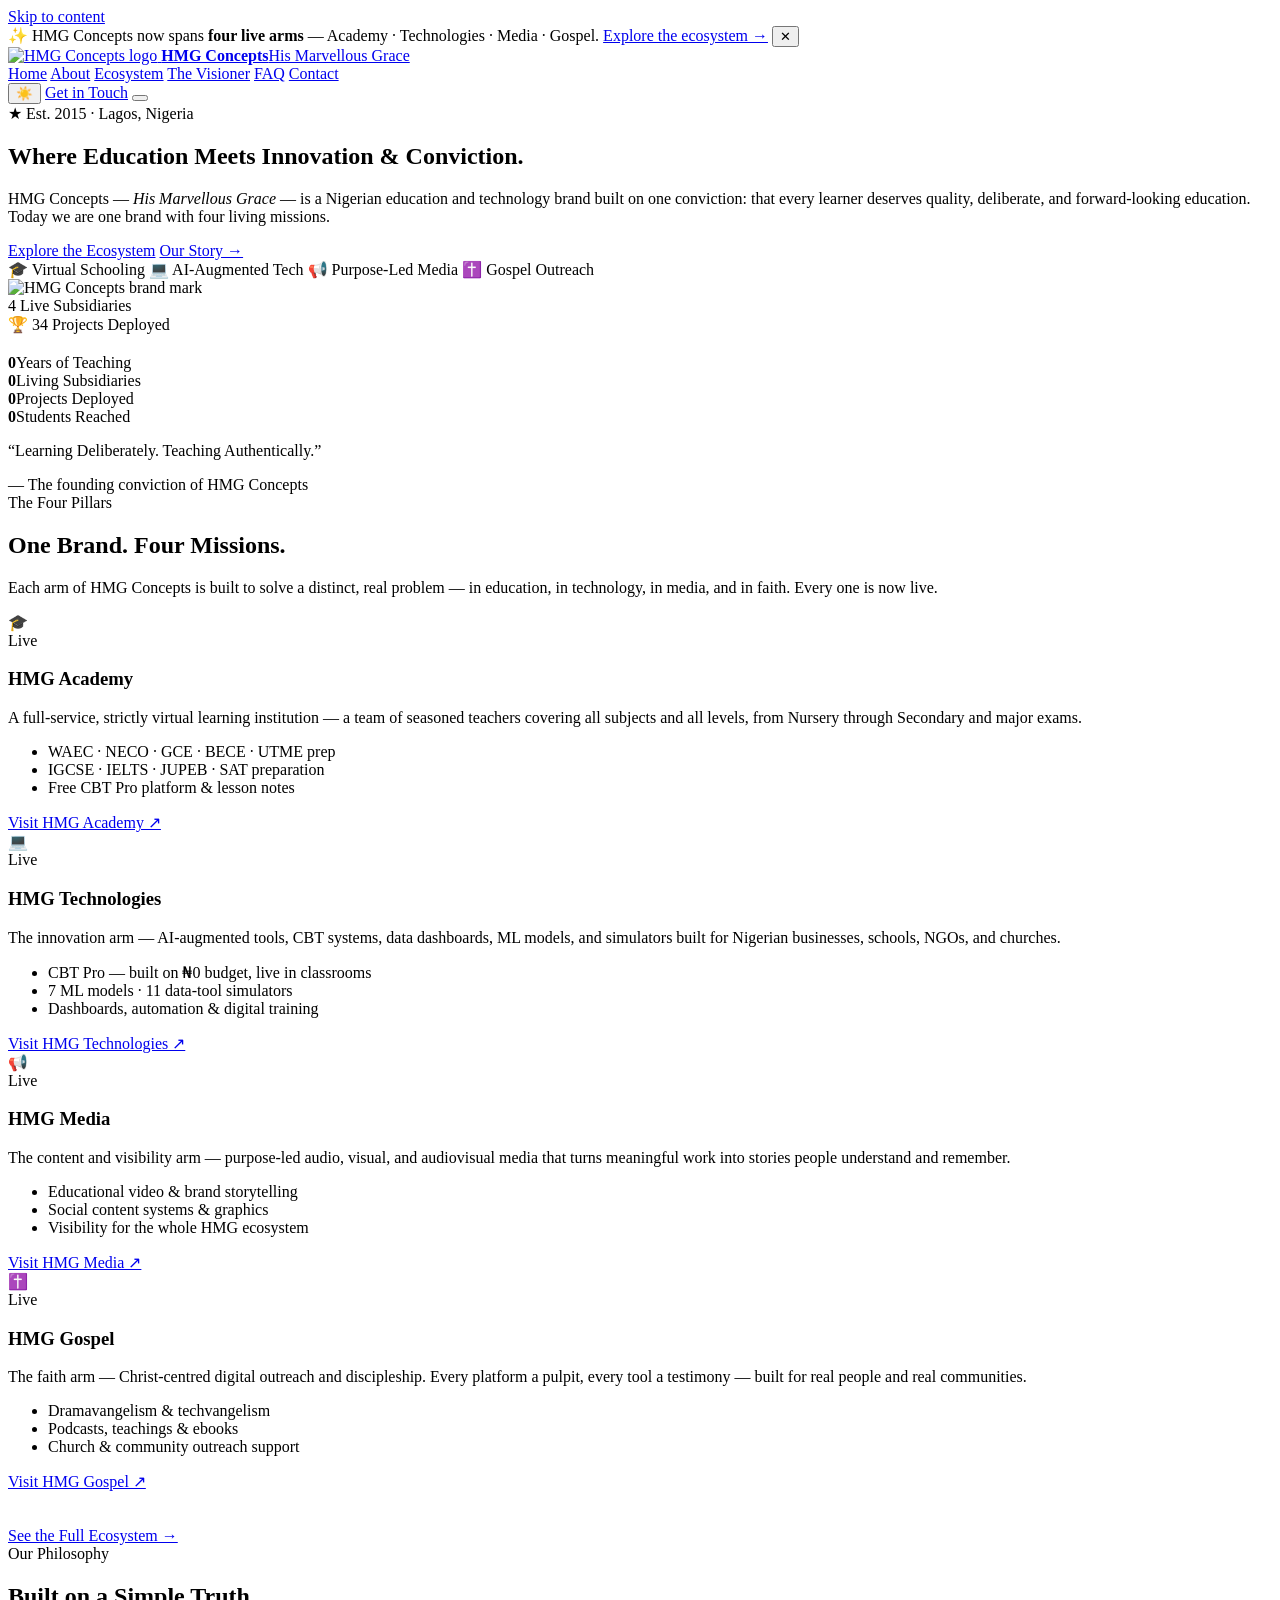
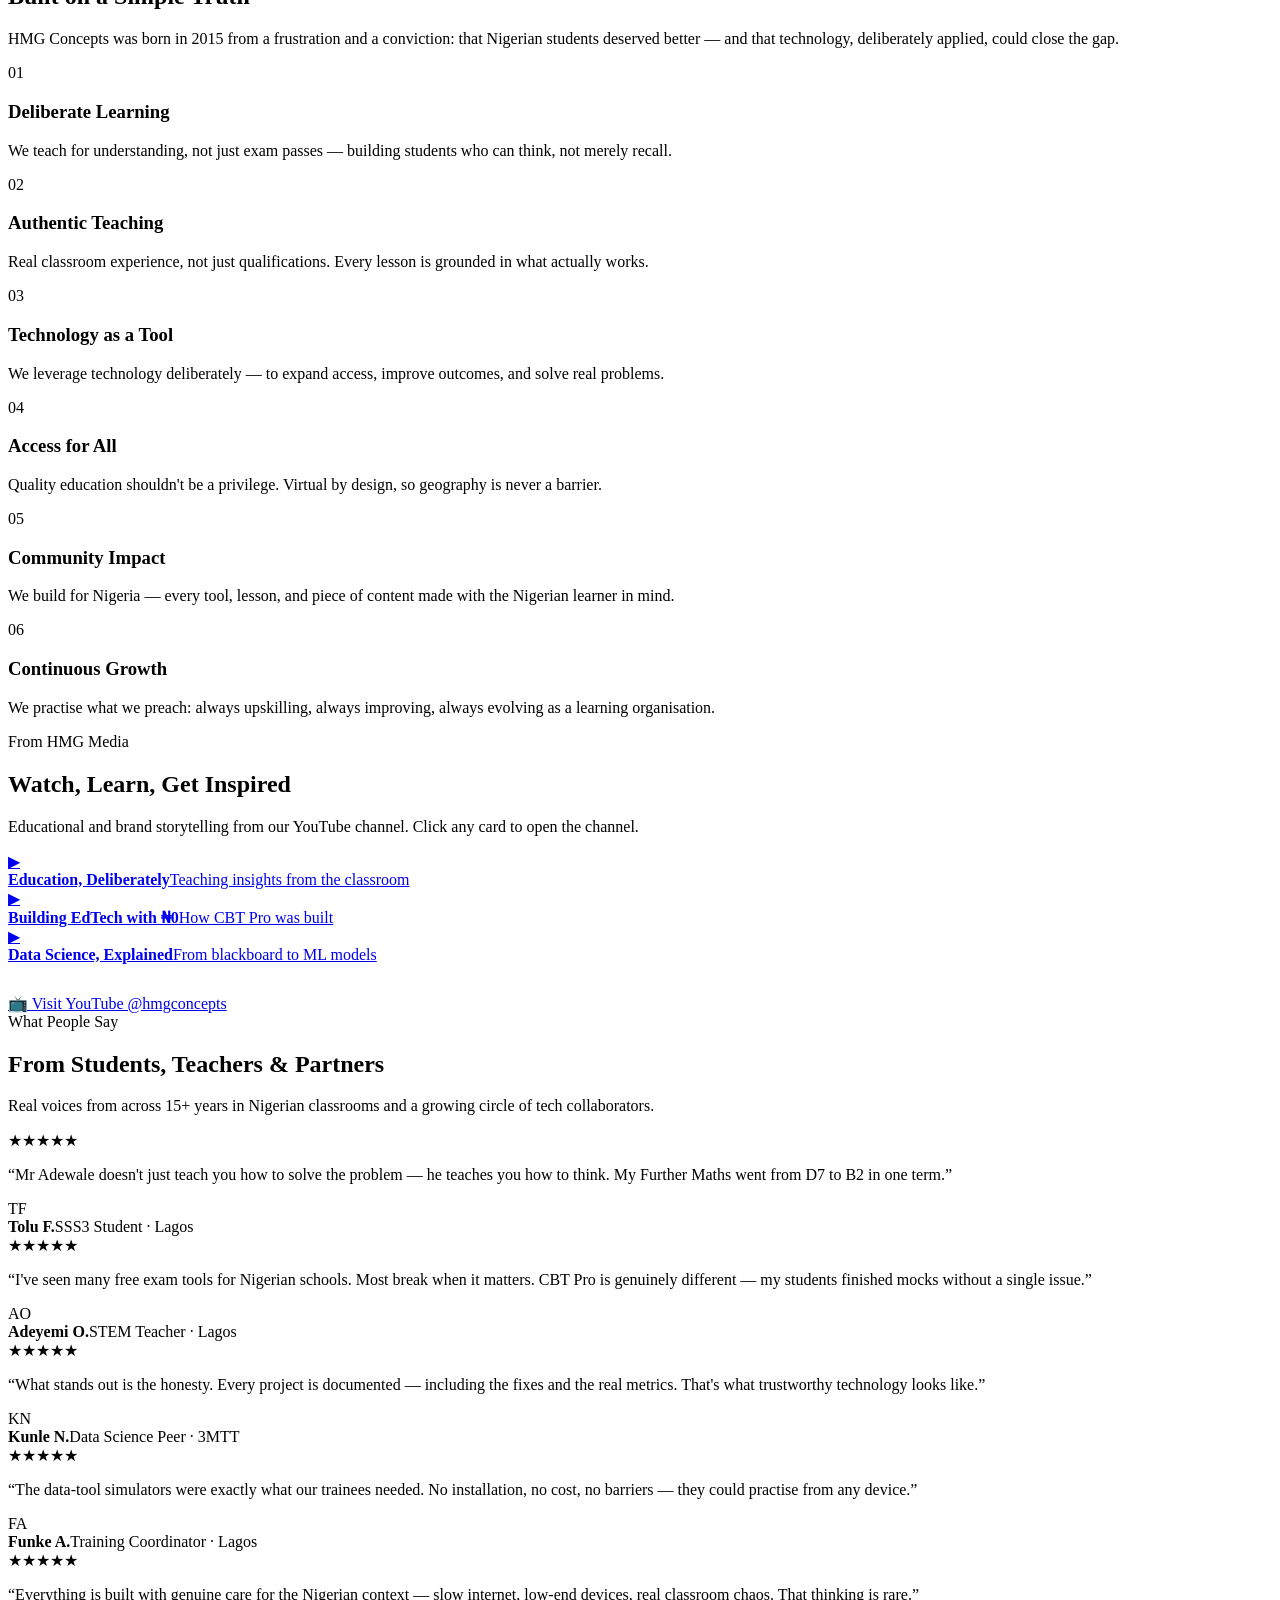
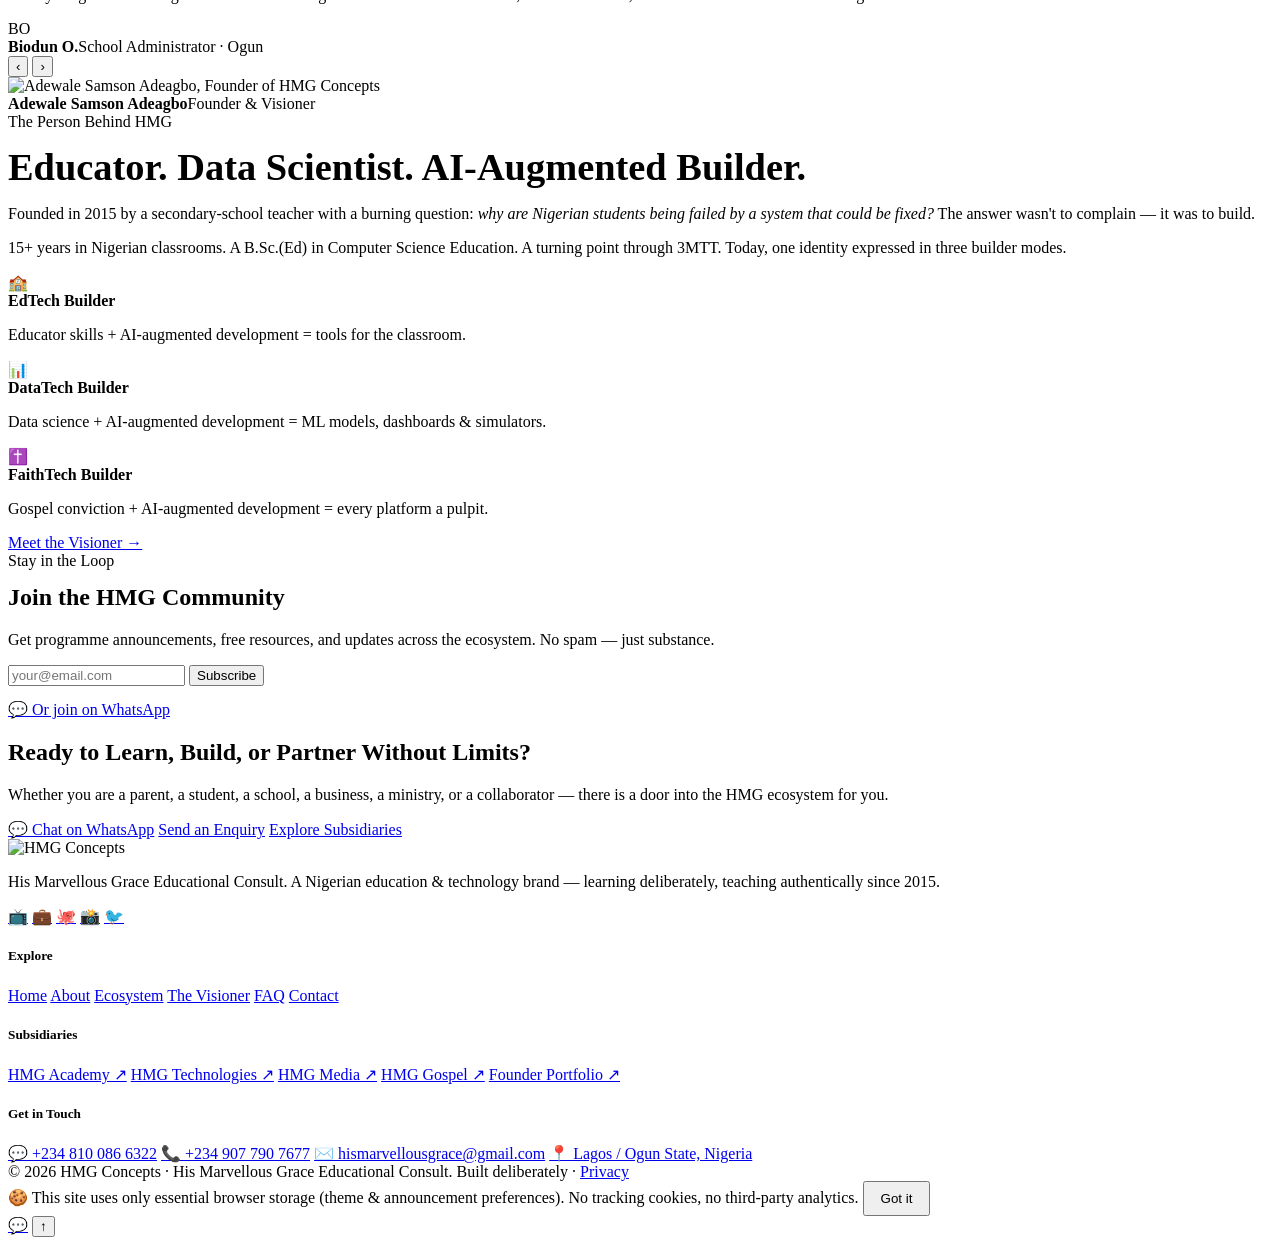
==== commit 0494e8dc: "Add files via upload" ====
--- a/index.html
+++ b/index.html
@@ -1,1772 +1,414 @@
 <!DOCTYPE html>
 <html lang="en">
 <head>
-  <meta charset="UTF-8" />
-  <meta name="viewport" content="width=device-width, initial-scale=1.0" />
-
-  <!-- PRIMARY SEO -->
-  <title>HMG Concepts | Virtual Education, EdTech & Data Solutions — Nigeria</title>
-  <meta name="description" content="HMG Concepts is a Nigerian educational and technology brand founded in 2015. We run HMG Academy (virtual schooling), HMG Technologies (EdTech & data solutions), and HMG Media. Led by educator and data scientist Adewale Samson Adeagbo." />
-  <meta name="keywords" content="HMG Concepts, HMG Academy Nigeria, virtual school Nigeria, online school Lagos, EdTech Nigeria, data science Nigeria, Adewale Samson Adeagbo, secondary school online Nigeria, virtual learning Nigeria" />
-  <meta name="author" content="Adewale Samson Adeagbo" />
-  <meta name="robots" content="index, follow" />
-  <link rel="canonical" href="https://hmgconcepts.pages.dev/" />
-
-  <!-- OPEN GRAPH -->
-  <meta property="og:title" content="HMG Concepts | Virtual Education & EdTech — Nigeria" />
-  <meta property="og:description" content="Virtual schooling, EdTech solutions, and data-driven education from Lagos, Nigeria. Founded 2015 by Adewale Samson Adeagbo." />
-  <meta property="og:type" content="website" />
-  <meta property="og:url" content="https://hmgconcepts.pages.dev/" />
-  <meta property="og:locale" content="en_NG" />
-
-  <!-- SCHEMA MARKUP -->
-  <script type="application/ld+json">
-  {
-    "@context": "https://schema.org",
-    "@type": "EducationalOrganization",
-    "name": "HMG Concepts",
-    "alternateName": "His Marvellous Grace Educational Consult",
-    "url": "https://hmgconcepts.pages.dev",
-    "foundingDate": "2015",
-    "description": "Nigerian educational and technology brand offering virtual schooling, EdTech solutions, and data-driven education tools.",
-    "founder": {
-      "@type": "Person",
-      "name": "Adewale Samson Adeagbo"
-    },
-    "address": {
-      "@type": "PostalAddress",
-      "addressLocality": "Lagos",
-      "addressCountry": "NG"
-    },
-    "contactPoint": {
-      "@type": "ContactPoint",
-      "telephone": "+2348100866322",
-      "contactType": "customer service",
-      "availableLanguage": ["English", "Yoruba"]
-    },
-    "sameAs": [
-      "https://youtube.com/@hmgconcepts",
-      "https://hmgacademy.pages.dev"
-    ]
-  }
-  </script>
-
-  <!-- FONTS -->
-  <link rel="preconnect" href="https://fonts.googleapis.com" />
-  <link rel="preconnect" href="https://fonts.gstatic.com" crossorigin />
-  <link href="https://fonts.googleapis.com/css2?family=Playfair+Display:ital,wght@0,700;0,900;1,700&family=DM+Sans:wght@300;400;500;600&family=DM+Mono:wght@400;500&display=swap" rel="stylesheet" />
-
-  <style>
-    /* ============================================================
-       DESIGN SYSTEM — HMG Concepts
-       Aesthetic: Editorial / Institutional / Warm Authority
-       ============================================================ */
-    :root {
-      --ink:       #0f1117;
-      --paper:     #faf8f4;
-      --cream:     #f3ede3;
-      --gold:      #c8943a;
-      --gold-lt:   #e8b96a;
-      --green:     #1a4d3a;
-      --green-lt:  #2d7a5a;
-      --white:     #ffffff;
-      --muted:     #6b6560;
-      --border:    #e0d8cc;
-
-      --ff-head:   'Playfair Display', Georgia, serif;
-      --ff-body:   'DM Sans', sans-serif;
-      --ff-mono:   'DM Mono', monospace;
-
-      --max:       1200px;
-      --radius:    4px;
-      --transition: 0.3s ease;
-    }
-
-    *, *::before, *::after { box-sizing: border-box; margin: 0; padding: 0; }
-
-    html { scroll-behavior: smooth; font-size: 16px; }
-
-    body {
-      font-family: var(--ff-body);
-      background: var(--paper);
-      color: var(--ink);
-      line-height: 1.7;
-      overflow-x: hidden;
-    }
-
-    /* ---- UTILITY ---- */
-    .container { max-width: var(--max); margin: 0 auto; padding: 0 2rem; }
-    .section { padding: 5rem 0; }
-    .section--dark { background: var(--green); color: var(--white); }
-    .section--cream { background: var(--cream); }
-    .section--ink { background: var(--ink); color: var(--white); }
-
-    .tag {
-      display: inline-block;
-      font-family: var(--ff-mono);
-      font-size: 0.7rem;
-      letter-spacing: 0.15em;
-      text-transform: uppercase;
-      color: var(--gold);
-      border: 1px solid var(--gold);
-      padding: 0.25rem 0.75rem;
-      border-radius: 2px;
-      margin-bottom: 1.25rem;
-    }
-
-    h1, h2, h3, h4 { font-family: var(--ff-head); line-height: 1.2; }
-    h1 { font-size: clamp(2.5rem, 6vw, 4.5rem); }
-    h2 { font-size: clamp(2rem, 4vw, 3rem); }
-    h3 { font-size: clamp(1.3rem, 2.5vw, 1.75rem); }
-    h4 { font-size: 1.1rem; }
-
-    p { margin-bottom: 1rem; color: inherit; opacity: 0.9; }
-    a { color: inherit; text-decoration: none; }
-
-    .btn {
-      display: inline-block;
-      padding: 0.85rem 2rem;
-      font-family: var(--ff-body);
-      font-weight: 600;
-      font-size: 0.9rem;
-      letter-spacing: 0.05em;
-      border-radius: var(--radius);
-      transition: var(--transition);
-      cursor: pointer;
-      border: none;
-    }
-    .btn--gold {
-      background: var(--gold);
-      color: var(--white);
-    }
-    .btn--gold:hover { background: var(--gold-lt); transform: translateY(-2px); }
-    .btn--outline {
-      background: transparent;
-      color: var(--white);
-      border: 2px solid var(--white);
-    }
-    .btn--outline:hover { background: var(--white); color: var(--ink); }
-    .btn--green {
-      background: var(--green);
-      color: var(--white);
-    }
-    .btn--green:hover { background: var(--green-lt); transform: translateY(-2px); }
-
-    /* ---- NAVIGATION ---- */
-    nav {
-      position: fixed;
-      top: 0; left: 0; right: 0;
-      z-index: 100;
-      background: rgba(250, 248, 244, 0.96);
-      backdrop-filter: blur(8px);
-      border-bottom: 1px solid var(--border);
-      padding: 0 2rem;
-      height: 68px;
-      display: flex;
-      align-items: center;
-      justify-content: space-between;
-    }
-
-    .nav__brand {
-      font-family: var(--ff-head);
-      font-size: 1.4rem;
-      font-weight: 900;
-      color: var(--ink);
-      display: flex;
-      align-items: center;
-      gap: 0.5rem;
-    }
-    .nav__brand span { color: var(--gold); }
-
-    .nav__links {
-      display: flex;
-      gap: 2rem;
-      list-style: none;
-    }
-    .nav__links a {
-      font-size: 0.85rem;
-      font-weight: 500;
-      color: var(--muted);
-      letter-spacing: 0.03em;
-      transition: var(--transition);
-      padding-bottom: 2px;
-      border-bottom: 2px solid transparent;
-    }
-    .nav__links a:hover,
-    .nav__links a.active {
-      color: var(--ink);
-      border-bottom-color: var(--gold);
-    }
-
-    .nav__cta {
-      font-size: 0.8rem;
-      font-weight: 600;
-      background: var(--green);
-      color: var(--white);
-      padding: 0.5rem 1.25rem;
-      border-radius: var(--radius);
-      transition: var(--transition);
-    }
-    .nav__cta:hover { background: var(--green-lt); }
-
-    .nav__toggle {
-      display: none;
-      flex-direction: column;
-      gap: 5px;
-      cursor: pointer;
-      padding: 4px;
-    }
-    .nav__toggle span {
-      display: block;
-      width: 24px;
-      height: 2px;
-      background: var(--ink);
-      transition: var(--transition);
-    }
-
-    /* ---- PAGE SECTIONS (hidden by default) ---- */
-    .page { display: none; padding-top: 68px; }
-    .page.active { display: block; }
-
-    /* ============================================================
-       HOME PAGE
-       ============================================================ */
-    .hero {
-      min-height: calc(100vh - 68px);
-      display: grid;
-      grid-template-columns: 1fr 1fr;
-      align-items: center;
-      gap: 4rem;
-      padding: 4rem 2rem;
-      max-width: var(--max);
-      margin: 0 auto;
-    }
-
-    .hero__content { animation: fadeUp 0.8s ease both; }
-    .hero__content h1 { margin-bottom: 1.5rem; }
-    .hero__content h1 em {
-      font-style: italic;
-      color: var(--gold);
-    }
-    .hero__content p {
-      font-size: 1.1rem;
-      color: var(--muted);
-      max-width: 480px;
-      margin-bottom: 2rem;
-    }
-    .hero__btns { display: flex; gap: 1rem; flex-wrap: wrap; }
-
-    .hero__visual {
-      animation: fadeUp 0.8s 0.2s ease both;
-      position: relative;
-    }
-    .hero__card {
-      background: var(--white);
-      border: 1px solid var(--border);
-      border-radius: 8px;
-      padding: 2rem;
-      box-shadow: 0 20px 60px rgba(0,0,0,0.08);
-    }
-    .hero__stat {
-      display: flex;
-      align-items: center;
-      gap: 1rem;
-      padding: 1rem 0;
-      border-bottom: 1px solid var(--border);
-    }
-    .hero__stat:last-child { border-bottom: none; }
-    .hero__stat-num {
-      font-family: var(--ff-head);
-      font-size: 2rem;
-      font-weight: 900;
-      color: var(--gold);
-      min-width: 80px;
-    }
-    .hero__stat-label { font-size: 0.9rem; color: var(--muted); }
-    .hero__stat-label strong { display: block; color: var(--ink); font-size: 1rem; }
-
-    /* Subsidiaries strip */
-    .subsidiaries {
-      background: var(--green);
-      padding: 4rem 2rem;
-    }
-    .subsidiaries__inner {
-      max-width: var(--max);
-      margin: 0 auto;
-    }
-    .subsidiaries__head {
-      text-align: center;
-      margin-bottom: 3rem;
-      color: var(--white);
-    }
-    .subsidiaries__head p { color: rgba(255,255,255,0.7); }
-
-    .subsidiaries__grid {
-      display: grid;
-      grid-template-columns: repeat(3, 1fr);
-      gap: 1.5rem;
-    }
-
-    .sub-card {
-      background: rgba(255,255,255,0.07);
-      border: 1px solid rgba(255,255,255,0.15);
-      border-radius: 8px;
-      padding: 2rem;
-      transition: var(--transition);
-      cursor: pointer;
-    }
-    .sub-card:hover {
-      background: rgba(255,255,255,0.12);
-      transform: translateY(-4px);
-    }
-    .sub-card__icon {
-      font-size: 2rem;
-      margin-bottom: 1rem;
-    }
-    .sub-card h3 {
-      color: var(--gold-lt);
-      margin-bottom: 0.75rem;
-      font-size: 1.3rem;
-    }
-    .sub-card p { color: rgba(255,255,255,0.75); font-size: 0.95rem; margin: 0; }
-
-    /* Mission strip */
-    .mission {
-      padding: 5rem 2rem;
-      background: var(--cream);
-    }
-    .mission__inner {
-      max-width: var(--max);
-      margin: 0 auto;
-      display: grid;
-      grid-template-columns: 1fr 1fr;
-      gap: 4rem;
-      align-items: center;
-    }
-    .mission__quote {
-      font-family: var(--ff-head);
-      font-size: clamp(1.5rem, 3vw, 2.2rem);
-      font-style: italic;
-      line-height: 1.4;
-      color: var(--green);
-      border-left: 4px solid var(--gold);
-      padding-left: 1.5rem;
-    }
-    .mission__text h2 { margin-bottom: 1rem; }
-    .mission__text p { color: var(--muted); }
-
-    /* ============================================================
-       ABOUT PAGE
-       ============================================================ */
-    .page-hero {
-      background: var(--green);
-      color: var(--white);
-      padding: 5rem 2rem 4rem;
-      text-align: center;
-    }
-    .page-hero h1 { margin-bottom: 1rem; }
-    .page-hero p {
-      max-width: 600px;
-      margin: 0 auto;
-      color: rgba(255,255,255,0.8);
-      font-size: 1.1rem;
-    }
-
-    .about__story {
-      max-width: 800px;
-      margin: 0 auto;
-      padding: 5rem 2rem;
-    }
-    .about__story h2 { margin-bottom: 1.5rem; color: var(--green); }
-    .about__story p { color: var(--muted); font-size: 1.05rem; }
-    .about__story .highlight {
-      background: var(--cream);
-      border-left: 4px solid var(--gold);
-      padding: 1.5rem;
-      border-radius: 0 8px 8px 0;
-      margin: 2rem 0;
-      font-style: italic;
-      color: var(--ink);
-    }
-
-    .about__values {
-      background: var(--cream);
-      padding: 4rem 2rem;
-    }
-    .about__values-inner {
-      max-width: var(--max);
-      margin: 0 auto;
-    }
-    .about__values h2 { text-align: center; margin-bottom: 3rem; }
-    .values__grid {
-      display: grid;
-      grid-template-columns: repeat(3, 1fr);
-      gap: 2rem;
-    }
-    .value-card {
-      background: var(--white);
-      padding: 2rem;
-      border-radius: 8px;
-      border: 1px solid var(--border);
-    }
-    .value-card__num {
-      font-family: var(--ff-mono);
-      font-size: 0.75rem;
-      color: var(--gold);
-      letter-spacing: 0.1em;
-      margin-bottom: 0.5rem;
-    }
-    .value-card h3 { margin-bottom: 0.75rem; font-size: 1.2rem; }
-    .value-card p { color: var(--muted); font-size: 0.95rem; margin: 0; }
-
-    /* ============================================================
-       ACADEMY PAGE
-       ============================================================ */
-    .academy__intro {
-      max-width: 800px;
-      margin: 0 auto;
-      padding: 5rem 2rem 3rem;
-      text-align: center;
-    }
-    .academy__intro h2 { margin-bottom: 1rem; color: var(--green); }
-    .academy__intro p { color: var(--muted); font-size: 1.05rem; }
-
-    .academy__features {
-      background: var(--cream);
-      padding: 4rem 2rem;
-    }
-    .academy__features-inner {
-      max-width: var(--max);
-      margin: 0 auto;
-    }
-    .features__grid {
-      display: grid;
-      grid-template-columns: repeat(2, 1fr);
-      gap: 2rem;
-      margin-top: 2rem;
-    }
-    .feature-card {
-      background: var(--white);
-      border: 1px solid var(--border);
-      border-radius: 8px;
-      padding: 2rem;
-      display: flex;
-      gap: 1.25rem;
-      align-items: flex-start;
-    }
-    .feature-card__icon { font-size: 1.75rem; flex-shrink: 0; }
-    .feature-card h4 { margin-bottom: 0.5rem; }
-    .feature-card p { color: var(--muted); font-size: 0.9rem; margin: 0; }
-
-    .academy__subjects {
-      padding: 4rem 2rem;
-      max-width: var(--max);
-      margin: 0 auto;
-    }
-    .academy__subjects h2 { margin-bottom: 2rem; }
-    .subjects__grid {
-      display: grid;
-      grid-template-columns: repeat(4, 1fr);
-      gap: 1rem;
-    }
-    .subject-pill {
-      background: var(--cream);
-      border: 1px solid var(--border);
-      border-radius: 6px;
-      padding: 1rem;
-      text-align: center;
-      font-size: 0.9rem;
-      font-weight: 500;
-      transition: var(--transition);
-    }
-    .subject-pill:hover {
-      background: var(--green);
-      color: var(--white);
-      border-color: var(--green);
-    }
-
-    .academy__levels {
-      background: var(--green);
-      color: var(--white);
-      padding: 4rem 2rem;
-    }
-    .academy__levels-inner {
-      max-width: var(--max);
-      margin: 0 auto;
-    }
-    .levels__grid {
-      display: grid;
-      grid-template-columns: repeat(3, 1fr);
-      gap: 1.5rem;
-      margin-top: 2rem;
-    }
-    .level-card {
-      background: rgba(255,255,255,0.08);
-      border: 1px solid rgba(255,255,255,0.15);
-      border-radius: 8px;
-      padding: 1.75rem;
-    }
-    .level-card h3 { color: var(--gold-lt); margin-bottom: 0.5rem; }
-    .level-card p { color: rgba(255,255,255,0.75); font-size: 0.9rem; margin: 0; }
-
-    .academy__enrol {
-      padding: 5rem 2rem;
-      text-align: center;
-      max-width: 700px;
-      margin: 0 auto;
-    }
-    .academy__enrol h2 { margin-bottom: 1rem; }
-    .academy__enrol p { color: var(--muted); margin-bottom: 2rem; }
-
-    /* ============================================================
-       TECHNOLOGIES PAGE
-       ============================================================ */
-    .tech__intro {
-      max-width: 800px;
-      margin: 0 auto;
-      padding: 5rem 2rem 3rem;
-    }
-    .tech__intro h2 { margin-bottom: 1rem; color: var(--green); }
-    .tech__intro p { color: var(--muted); font-size: 1.05rem; }
-
-    .tech__services {
-      background: var(--cream);
-      padding: 4rem 2rem;
-    }
-    .tech__services-inner {
-      max-width: var(--max);
-      margin: 0 auto;
-    }
-    .services__grid {
-      display: grid;
-      grid-template-columns: repeat(3, 1fr);
-      gap: 2rem;
-      margin-top: 2rem;
-    }
-    .service-card {
-      background: var(--white);
-      border: 1px solid var(--border);
-      border-radius: 8px;
-      padding: 2rem;
-      transition: var(--transition);
-    }
-    .service-card:hover { box-shadow: 0 8px 30px rgba(0,0,0,0.08); transform: translateY(-3px); }
-    .service-card__icon { font-size: 2rem; margin-bottom: 1rem; }
-    .service-card h3 { margin-bottom: 0.75rem; font-size: 1.2rem; }
-    .service-card p { color: var(--muted); font-size: 0.9rem; margin: 0; }
-
-    .tech__stack {
-      padding: 4rem 2rem;
-      max-width: var(--max);
-      margin: 0 auto;
-    }
-    .tech__stack h2 { margin-bottom: 2rem; }
-    .stack__grid {
-      display: grid;
-      grid-template-columns: repeat(5, 1fr);
-      gap: 1rem;
-    }
-    .stack-pill {
-      background: var(--ink);
-      color: var(--white);
-      border-radius: 6px;
-      padding: 0.75rem 1rem;
-      text-align: center;
-      font-family: var(--ff-mono);
-      font-size: 0.8rem;
-    }
-
-    /* ============================================================
-       MEDIA PAGE
-       ============================================================ */
-    .media__intro {
-      max-width: 800px;
-      margin: 0 auto;
-      padding: 5rem 2rem 3rem;
-    }
-    .media__intro h2 { margin-bottom: 1rem; color: var(--green); }
-    .media__intro p { color: var(--muted); font-size: 1.05rem; }
-
-    .media__channels {
-      background: var(--cream);
-      padding: 4rem 2rem;
-    }
-    .media__channels-inner {
-      max-width: var(--max);
-      margin: 0 auto;
-    }
-    .channels__grid {
-      display: grid;
-      grid-template-columns: repeat(3, 1fr);
-      gap: 2rem;
-      margin-top: 2rem;
-    }
-    .channel-card {
-      background: var(--white);
-      border: 1px solid var(--border);
-      border-radius: 8px;
-      padding: 2rem;
-      text-align: center;
-    }
-    .channel-card__icon { font-size: 2.5rem; margin-bottom: 1rem; }
-    .channel-card h3 { margin-bottom: 0.5rem; }
-    .channel-card p { color: var(--muted); font-size: 0.9rem; }
-    .channel-card a {
-      display: inline-block;
-      margin-top: 1rem;
-      color: var(--gold);
-      font-weight: 600;
-      font-size: 0.85rem;
-      border-bottom: 1px solid var(--gold);
-      transition: var(--transition);
-    }
-    .channel-card a:hover { color: var(--green); border-color: var(--green); }
-
-    /* ============================================================
-       VISIONER PAGE
-       ============================================================ */
-    .visioner__hero {
-      background: var(--ink);
-      color: var(--white);
-      padding: 5rem 2rem;
-    }
-    .visioner__hero-inner {
-      max-width: var(--max);
-      margin: 0 auto;
-      display: grid;
-      grid-template-columns: 1fr 1fr;
-      gap: 4rem;
-      align-items: center;
-    }
-    .visioner__badge {
-      background: rgba(200,148,58,0.15);
-      border: 1px solid var(--gold);
-      border-radius: 8px;
-      padding: 2.5rem;
-    }
-    .visioner__badge h2 {
-      color: var(--gold-lt);
-      margin-bottom: 0.5rem;
-      font-size: 1.75rem;
-    }
-    .visioner__badge .role {
-      font-family: var(--ff-mono);
-      font-size: 0.75rem;
-      color: rgba(255,255,255,0.5);
-      letter-spacing: 0.1em;
-      text-transform: uppercase;
-      margin-bottom: 1.5rem;
-    }
-    .visioner__badge p {
-      color: rgba(255,255,255,0.8);
-      font-size: 0.95rem;
-    }
-
-    .visioner__content h2 { margin-bottom: 1rem; }
-    .visioner__content p { color: rgba(255,255,255,0.75); }
-
-    .visioner__story {
-      max-width: 800px;
-      margin: 0 auto;
-      padding: 5rem 2rem;
-    }
-    .visioner__story h2 { color: var(--green); margin-bottom: 1.5rem; }
-    .visioner__story p { color: var(--muted); font-size: 1.05rem; }
-
-    .visioner__skills {
-      background: var(--cream);
-      padding: 4rem 2rem;
-    }
-    .visioner__skills-inner {
-      max-width: var(--max);
-      margin: 0 auto;
-    }
-    .visioner__skills h2 { margin-bottom: 2rem; }
-    .skills__grid {
-      display: grid;
-      grid-template-columns: repeat(2, 1fr);
-      gap: 2rem;
-    }
-    .skill-group h4 {
-      font-family: var(--ff-mono);
-      font-size: 0.75rem;
-      letter-spacing: 0.1em;
-      text-transform: uppercase;
-      color: var(--gold);
-      margin-bottom: 1rem;
-    }
-    .skill-tags { display: flex; flex-wrap: wrap; gap: 0.5rem; }
-    .skill-tag {
-      background: var(--white);
-      border: 1px solid var(--border);
-      border-radius: 4px;
-      padding: 0.35rem 0.85rem;
-      font-size: 0.85rem;
-      color: var(--ink);
-    }
-
-    .visioner__credentials {
-      padding: 4rem 2rem;
-      max-width: var(--max);
-      margin: 0 auto;
-    }
-    .visioner__credentials h2 { margin-bottom: 2rem; }
-    .credentials__list { display: flex; flex-direction: column; gap: 1rem; }
-    .credential-item {
-      display: flex;
-      gap: 1.5rem;
-      align-items: flex-start;
-      padding: 1.25rem;
-      background: var(--white);
-      border: 1px solid var(--border);
-      border-radius: 8px;
-    }
-    .credential-item__year {
-      font-family: var(--ff-mono);
-      font-size: 0.8rem;
-      color: var(--gold);
-      min-width: 50px;
-      padding-top: 3px;
-    }
-    .credential-item h4 { margin-bottom: 0.2rem; font-size: 1rem; }
-    .credential-item p { color: var(--muted); font-size: 0.85rem; margin: 0; }
-
-    /* ============================================================
-       CONTACT PAGE
-       ============================================================ */
-    .contact__intro {
-      max-width: 700px;
-      margin: 0 auto;
-      padding: 5rem 2rem 3rem;
-      text-align: center;
-    }
-    .contact__intro h2 { margin-bottom: 1rem; color: var(--green); }
-    .contact__intro p { color: var(--muted); font-size: 1.05rem; }
-
-    .contact__grid {
-      max-width: var(--max);
-      margin: 0 auto;
-      padding: 2rem 2rem 5rem;
-      display: grid;
-      grid-template-columns: 1fr 1fr;
-      gap: 3rem;
-      align-items: start;
-    }
-
-    .contact__channels { display: flex; flex-direction: column; gap: 1rem; }
-    .contact-item {
-      display: flex;
-      gap: 1rem;
-      align-items: center;
-      padding: 1.25rem;
-      background: var(--white);
-      border: 1px solid var(--border);
-      border-radius: 8px;
-      transition: var(--transition);
-    }
-    .contact-item:hover { border-color: var(--gold); }
-    .contact-item__icon { font-size: 1.5rem; flex-shrink: 0; }
-    .contact-item__label {
-      font-family: var(--ff-mono);
-      font-size: 0.7rem;
-      letter-spacing: 0.1em;
-      text-transform: uppercase;
-      color: var(--muted);
-    }
-    .contact-item__value { font-weight: 600; font-size: 0.95rem; }
-
-    .contact__form {
-      background: var(--white);
-      border: 1px solid var(--border);
-      border-radius: 8px;
-      padding: 2rem;
-    }
-    .contact__form h3 { margin-bottom: 1.5rem; }
-    .form-group { margin-bottom: 1.25rem; }
-    .form-group label {
-      display: block;
-      font-size: 0.85rem;
-      font-weight: 500;
-      margin-bottom: 0.4rem;
-      color: var(--ink);
-    }
-    .form-group input,
-    .form-group select,
-    .form-group textarea {
-      width: 100%;
-      padding: 0.75rem 1rem;
-      border: 1px solid var(--border);
-      border-radius: var(--radius);
-      font-family: var(--ff-body);
-      font-size: 0.9rem;
-      background: var(--paper);
-      color: var(--ink);
-      transition: var(--transition);
-      outline: none;
-    }
-    .form-group input:focus,
-    .form-group select:focus,
-    .form-group textarea:focus {
-      border-color: var(--green);
-      box-shadow: 0 0 0 3px rgba(26,77,58,0.1);
-    }
-    .form-group textarea { resize: vertical; min-height: 120px; }
-
-    /* ============================================================
-       FOOTER
-       ============================================================ */
-    footer {
-      background: var(--ink);
-      color: var(--white);
-      padding: 3rem 2rem 1.5rem;
-    }
-    .footer__inner {
-      max-width: var(--max);
-      margin: 0 auto;
-    }
-    .footer__top {
-      display: grid;
-      grid-template-columns: 2fr 1fr 1fr 1fr;
-      gap: 3rem;
-      padding-bottom: 2rem;
-      border-bottom: 1px solid rgba(255,255,255,0.1);
-      margin-bottom: 1.5rem;
-    }
-    .footer__brand h3 {
-      font-family: var(--ff-head);
-      font-size: 1.3rem;
-      color: var(--gold-lt);
-      margin-bottom: 0.75rem;
-    }
-    .footer__brand p {
-      color: rgba(255,255,255,0.6);
-      font-size: 0.85rem;
-      line-height: 1.6;
-    }
-    .footer__col h4 {
-      font-size: 0.75rem;
-      letter-spacing: 0.1em;
-      text-transform: uppercase;
-      color: var(--gold);
-      font-family: var(--ff-mono);
-      margin-bottom: 1rem;
-    }
-    .footer__col ul { list-style: none; }
-    .footer__col ul li { margin-bottom: 0.5rem; }
-    .footer__col ul li a {
-      color: rgba(255,255,255,0.6);
-      font-size: 0.85rem;
-      transition: var(--transition);
-    }
-    .footer__col ul li a:hover { color: var(--gold-lt); }
-
-    .footer__bottom {
-      display: flex;
-      justify-content: space-between;
-      align-items: center;
-      font-size: 0.8rem;
-      color: rgba(255,255,255,0.4);
-    }
-
-    /* ============================================================
-       ANIMATIONS
-       ============================================================ */
-    @keyframes fadeUp {
-      from { opacity: 0; transform: translateY(24px); }
-      to   { opacity: 1; transform: translateY(0); }
-    }
-
-    /* ============================================================
-       RESPONSIVE
-       ============================================================ */
-    @media (max-width: 900px) {
-      .nav__links, .nav__cta { display: none; }
-      .nav__toggle { display: flex; }
-
-      .nav__links.open {
-        display: flex;
-        flex-direction: column;
-        position: fixed;
-        top: 68px; left: 0; right: 0;
-        background: var(--paper);
-        padding: 1.5rem 2rem;
-        border-bottom: 1px solid var(--border);
-        gap: 1.25rem;
-        z-index: 99;
-      }
-      .nav__links.open a { font-size: 1rem; }
-
-      .hero { grid-template-columns: 1fr; gap: 2rem; min-height: auto; padding: 3rem 1.5rem; }
-      .hero__visual { display: none; }
-      .subsidiaries__grid { grid-template-columns: 1fr; }
-      .mission__inner { grid-template-columns: 1fr; gap: 2rem; }
-      .values__grid { grid-template-columns: 1fr; }
-      .features__grid { grid-template-columns: 1fr; }
-      .subjects__grid { grid-template-columns: repeat(2, 1fr); }
-      .levels__grid { grid-template-columns: 1fr; }
-      .services__grid { grid-template-columns: 1fr; }
-      .stack__grid { grid-template-columns: repeat(3, 1fr); }
-      .channels__grid { grid-template-columns: 1fr; }
-      .visioner__hero-inner { grid-template-columns: 1fr; }
-      .skills__grid { grid-template-columns: 1fr; }
-      .contact__grid { grid-template-columns: 1fr; }
-      .footer__top { grid-template-columns: 1fr 1fr; gap: 2rem; }
-    }
-
-    @media (max-width: 500px) {
-      .subjects__grid { grid-template-columns: 1fr 1fr; }
-      .stack__grid { grid-template-columns: repeat(2, 1fr); }
-      .footer__top { grid-template-columns: 1fr; }
-      .footer__bottom { flex-direction: column; gap: 0.5rem; text-align: center; }
-    }
-  </style>
+<meta charset="UTF-8">
+<meta name="viewport" content="width=device-width,initial-scale=1">
+<title>HMG Concepts | Education · Technology · Media · Gospel — Nigeria</title>
+<meta name="description" content="HMG Concepts (His Marvellous Grace) is a Nigerian education and technology brand with four arms — HMG Academy, HMG Technologies, HMG Media, and HMG Gospel. Learning Deliberately. Teaching Authentically.">
+<meta name="keywords" content="HMG Concepts, HMG Academy, HMG Technologies, HMG Media, HMG Gospel, virtual school Nigeria, EdTech Nigeria, CBT, data science, Adewale Adeagbo">
+<meta name="author" content="Adewale Samson Adeagbo">
+<meta name="theme-color" content="#070b22">
+<link rel="canonical" href="https://hmgconcepts.pages.dev/">
+<!-- Open Graph / Twitter -->
+<meta property="og:site_name" content="HMG Concepts">
+<meta property="og:title" content="HMG Concepts | Education · Technology · Media · Gospel">
+<meta property="og:description" content="One brand. Four missions. A Nigerian education & technology ecosystem built on deliberate learning and authentic teaching.">
+<meta property="og:type" content="website">
+<meta property="og:url" content="https://hmgconcepts.pages.dev/">
+<meta property="og:image" content="https://hmgconcepts.pages.dev/assets/images/og-cover.jpg">
+<meta name="twitter:card" content="summary_large_image">
+<meta name="twitter:title" content="HMG Concepts | Education · Technology · Media · Gospel">
+<meta name="twitter:description" content="One brand. Four missions. Learning Deliberately. Teaching Authentically.">
+<meta name="twitter:image" content="https://hmgconcepts.pages.dev/assets/images/og-cover.jpg">
+<!-- Icons / PWA -->
+<link rel="icon" href="favicon.ico" sizes="any">
+<link rel="icon" type="image/png" href="assets/icons/icon-32.png">
+<link rel="apple-touch-icon" href="assets/icons/apple-touch-icon.png">
+<link rel="manifest" href="manifest.webmanifest">
+<!-- Fonts -->
+<link rel="preconnect" href="https://fonts.googleapis.com">
+<link rel="preconnect" href="https://fonts.gstatic.com" crossorigin>
+<link href="https://fonts.googleapis.com/css2?family=Plus+Jakarta+Sans:wght@400;500;600;700;800&display=swap" rel="stylesheet">
+<link rel="stylesheet" href="assets/css/style.css">
+<!-- Structured data (SEO) -->
+<script type="application/ld+json">
+{
+  "@context":"https://schema.org",
+  "@type":"EducationalOrganization",
+  "name":"HMG Concepts",
+  "alternateName":"His Marvellous Grace Educational Consult",
+  "url":"https://hmgconcepts.pages.dev/",
+  "logo":"https://hmgconcepts.pages.dev/assets/images/hmg-logo.png",
+  "foundingDate":"2015",
+  "founder":{"@type":"Person","name":"Adewale Samson Adeagbo"},
+  "areaServed":"Nigeria",
+  "address":{"@type":"PostalAddress","addressRegion":"Lagos / Ogun State","addressCountry":"NG"},
+  "sameAs":[
+    "https://hmgacademy.pages.dev/","https://hmgtechnologies.pages.dev/",
+    "https://hmgmedia.pages.dev/","https://hmggospel.pages.dev/",
+    "https://cssadewale.pages.dev/","https://youtube.com/@hmgconcepts",
+    "https://linkedin.com/in/adewalesamsonadeagbo","https://github.com/cssadewale"
+  ],
+  "contactPoint":{"@type":"ContactPoint","telephone":"+234-810-086-6322","contactType":"customer service","areaServed":"NG"}
+}
+</script>
 </head>
-
 <body>
-
-  <!-- ============================================================
-       NAVIGATION
-       ============================================================ -->
-  <nav id="navbar">
-    <div class="nav__brand" onclick="showPage('home')" style="cursor:pointer">
-      HMG <span>Concepts</span>
-    </div>
-    <ul class="nav__links" id="navLinks">
-      <li><a href="#" onclick="showPage('home')" class="active" id="nav-home">Home</a></li>
-      <li><a href="#" onclick="showPage('about')" id="nav-about">About</a></li>
-      <li><a href="#" onclick="showPage('academy')" id="nav-academy">Academy</a></li>
-      <li><a href="#" onclick="showPage('technologies')" id="nav-technologies">Technologies</a></li>
-      <li><a href="#" onclick="showPage('media')" id="nav-media">Media</a></li>
-      <li><a href="#" onclick="showPage('visioner')" id="nav-visioner">The Visioner</a></li>
-    </ul>
-    <a href="#" onclick="showPage('contact')" class="nav__cta" id="nav-contact">Contact Us</a>
-    <div class="nav__toggle" onclick="toggleMenu()" id="menuToggle">
-      <span></span><span></span><span></span>
-    </div>
-  </nav>
-
-  <!-- ============================================================
-       HOME PAGE
-       ============================================================ -->
-  <div class="page active" id="page-home">
-
-    <section style="background: var(--paper);">
-      <div class="hero">
-        <div class="hero__content">
-          <span class="tag">Est. 2015 · Lagos, Nigeria</span>
-          <h1>Where <em>Education</em> Meets Innovation</h1>
-          <p>HMG Concepts is a Nigerian educational and technology brand built on one conviction: that every learner deserves access to quality, deliberate, and forward-looking education.</p>
-          <div class="hero__btns">
-            <a href="#" onclick="showPage('academy')" class="btn btn--green">Explore HMG Academy</a>
-            <a href="#" onclick="showPage('about')" class="btn btn--outline" style="color:var(--ink);border-color:var(--ink);">Our Story</a>
-          </div>
-        </div>
-        <div class="hero__visual">
-          <div class="hero__card">
-            <div class="hero__stat">
-              <div class="hero__stat-num">15+</div>
-              <div class="hero__stat-label">
-                <strong>Years of Teaching</strong>
-                Nursery · Primary · Secondary
-              </div>
-            </div>
-            <div class="hero__stat">
-              <div class="hero__stat-num">3</div>
-              <div class="hero__stat-label">
-                <strong>Subsidiaries</strong>
-                Academy · Technologies · Media
-              </div>
-            </div>
-            <div class="hero__stat">
-              <div class="hero__stat-num">2015</div>
-              <div class="hero__stat-label">
-                <strong>Founded</strong>
-                His Marvellous Grace Educational Consult
-              </div>
-            </div>
-            <div class="hero__stat">
-              <div class="hero__stat-num">100%</div>
-              <div class="hero__stat-label">
-                <strong>Virtual Learning</strong>
-                Accessible from anywhere in Nigeria
-              </div>
-            </div>
-          </div>
-        </div>
-      </div>
-    </section>
-
-    <section class="subsidiaries">
-      <div class="subsidiaries__inner">
-        <div class="subsidiaries__head">
-          <span class="tag" style="border-color:rgba(200,148,58,0.5);color:var(--gold-lt)">Three Pillars</span>
-          <h2>One Brand. Three Missions.</h2>
-          <p>Each subsidiary of HMG Concepts is built to solve a distinct problem in education and technology.</p>
-        </div>
-        <div class="subsidiaries__grid">
-          <div class="sub-card" onclick="showPage('academy')">
-            <div class="sub-card__icon">🎓</div>
-            <h3>HMG Academy</h3>
-            <p>A full-service strictly virtual learning institution with seasoned teachers covering all subjects and levels — from primary through secondary school and exam preparation.</p>
-          </div>
-          <div class="sub-card" onclick="showPage('technologies')">
-            <div class="sub-card__icon">💻</div>
-            <h3>HMG Technologies</h3>
-            <p>EdTech and data-driven solutions — including CBT systems, ML-powered student tools, and AI-augmented platforms built to solve real educational problems.</p>
-          </div>
-          <div class="sub-card" onclick="showPage('media')">
-            <div class="sub-card__icon">📢</div>
-            <h3>HMG Media</h3>
-            <p>Educational content creation, digital presence management, and community engagement — turning learning into a conversation, not a monologue.</p>
-          </div>
-        </div>
-      </div>
-    </section>
-
-    <section class="mission">
-      <div class="mission__inner">
-        <div class="mission__quote">
-          "Learning Deliberately. Teaching Authentically."
-        </div>
-        <div class="mission__text">
-          <span class="tag">Our Philosophy</span>
-          <h2>Built on a Simple Truth</h2>
-          <p>HMG Concepts was born in 2015 from a frustration and a conviction. The frustration: that Nigerian students deserved better than what the system was offering. The conviction: that technology, deliberately applied, could close that gap.</p>
-          <p>Today we run a virtual school, build EdTech tools, and produce educational content — all rooted in that same founding conviction.</p>
-          <a href="#" onclick="showPage('about')" class="btn btn--gold" style="margin-top:1rem">Read Our Story</a>
-        </div>
-      </div>
-    </section>
-
-    <section style="background:var(--ink);padding:4rem 2rem;text-align:center;">
-      <div style="max-width:600px;margin:0 auto;">
-        <span class="tag" style="border-color:rgba(200,148,58,0.5);color:var(--gold-lt)">Enrolment Open</span>
-        <h2 style="color:var(--white);margin-bottom:1rem;">Ready to Learn Without Limits?</h2>
-        <p style="color:rgba(255,255,255,0.7);margin-bottom:2rem;">HMG Academy offers quality virtual schooling for Nigerian students at every level. Our teachers are seasoned. Our approach is deliberate.</p>
-        <div style="display:flex;gap:1rem;justify-content:center;flex-wrap:wrap;">
-          <a href="#" onclick="showPage('academy')" class="btn btn--gold">Explore the Academy</a>
-          <a href="#" onclick="showPage('contact')" class="btn btn--outline">Get in Touch</a>
-        </div>
-      </div>
-    </section>
-
-  </div>
-
-  <!-- ============================================================
-       ABOUT PAGE
-       ============================================================ -->
-  <div class="page" id="page-about">
-
-    <section class="page-hero">
-      <span class="tag" style="border-color:rgba(200,148,58,0.5);color:var(--gold-lt)">Est. 2015</span>
-      <h1>About HMG Concepts</h1>
-      <p>The story behind a Nigerian educational brand built on deliberate learning and authentic teaching.</p>
-    </section>
-
-    <div class="about__story">
-      <span class="tag">Our Origin</span>
-      <h2>Where It All Started</h2>
-      <p>HMG Concepts — full name, His Marvellous Grace Educational Consult — was founded in 2015 by Adewale Samson Adeagbo, a secondary school teacher with a burning question: why were Nigerian students being failed by a system that could be fixed?</p>
-      <p>The answer wasn't to complain. It was to build. So that's what he did.</p>
-      <div class="highlight">
-        "I always wanted to solve classroom problems with technology. That drive is what led me to study Computer Science Education — and it's what still drives every decision we make at HMG Concepts today."
-        <br/><br/>— Adewale Samson Adeagbo, Founder
-      </div>
-      <p>What began as a one-man tutoring operation has grown into a full brand with three subsidiaries: HMG Academy (virtual schooling), HMG Technologies (EdTech & data solutions), and HMG Media (content & digital presence). Through it all, the philosophy has never changed: <strong>Learning Deliberately. Teaching Authentically.</strong></p>
-      <p>Today HMG Concepts serves students across Lagos and Ogun State — and increasingly, anywhere in Nigeria with an internet connection. Our teachers are seasoned professionals. Our tools are built on real data. Our content is grounded in lived classroom experience.</p>
-    </div>
-
-    <section class="about__values">
-      <div class="about__values-inner">
-        <span class="tag">What We Stand For</span>
-        <h2>Our Core Values</h2>
-        <div class="values__grid">
-          <div class="value-card">
-            <div class="value-card__num">01</div>
-            <h3>Deliberate Learning</h3>
-            <p>We don't teach for passing exams alone. We teach for understanding — building students who can think, not just recall.</p>
-          </div>
-          <div class="value-card">
-            <div class="value-card__num">02</div>
-            <h3>Authentic Teaching</h3>
-            <p>Our teachers bring real experience, not just qualifications. Every lesson is grounded in what actually works in the classroom.</p>
-          </div>
-          <div class="value-card">
-            <div class="value-card__num">03</div>
-            <h3>Technology as a Tool</h3>
-            <p>We leverage technology deliberately — to expand access, improve outcomes, and solve problems that have long gone unsolved.</p>
-          </div>
-          <div class="value-card">
-            <div class="value-card__num">04</div>
-            <h3>Access for All</h3>
-            <p>Quality education should not be a privilege. HMG Academy is virtual precisely so that geography and circumstance are never barriers.</p>
-          </div>
-          <div class="value-card">
-            <div class="value-card__num">05</div>
-            <h3>Community Impact</h3>
-            <p>We build for Nigeria. Every tool, every lesson, every piece of content is made with the Nigerian learner in mind — their context, their challenges, their potential.</p>
-          </div>
-          <div class="value-card">
-            <div class="value-card__num">06</div>
-            <h3>Continuous Growth</h3>
-            <p>We practise what we preach. HMG Concepts is a learning organisation — always upskilling, always improving, always evolving.</p>
-          </div>
-        </div>
-      </div>
-    </section>
-
-    <section style="padding:4rem 2rem;text-align:center;">
-      <div style="max-width:600px;margin:0 auto;">
-        <h2 style="margin-bottom:1rem;">Want to Know the Person Behind HMG?</h2>
-        <p style="color:var(--muted);margin-bottom:2rem;">Meet Adewale Samson Adeagbo — educator, data scientist, and the Visioner behind everything HMG Concepts is building.</p>
-        <a href="#" onclick="showPage('visioner')" class="btn btn--green">Meet the Visioner</a>
-      </div>
-    </section>
-
-  </div>
-
-  <!-- ============================================================
-       ACADEMY PAGE
-       ============================================================ -->
-  <div class="page" id="page-academy">
-
-    <section class="page-hero" style="background:var(--green)">
-      <span class="tag" style="border-color:rgba(200,148,58,0.5);color:var(--gold-lt)">Strictly Virtual</span>
-      <h1>HMG Academy</h1>
-      <p>A full-service virtual learning institution with seasoned teachers, covering all subjects and levels for Nigerian students.</p>
-    </section>
-
-    <div class="academy__intro">
-      <span class="tag">What We Offer</span>
-      <h2>Real School. Virtual Classroom.</h2>
-      <p>HMG Academy is not a tutoring service. It is a full educational institution — with a team of experienced teachers, structured curriculum, and comprehensive academic support — delivered entirely online.</p>
-      <p>Whether your child is in primary school, secondary school, or preparing for WAEC, NECO, or JAMB, HMG Academy has the right teacher and the right programme.</p>
-    </div>
-
-    <section class="academy__features">
-      <div class="academy__features-inner">
-        <span class="tag">Why HMG Academy</span>
-        <h2>What Makes Us Different</h2>
-        <div class="features__grid">
-          <div class="feature-card">
-            <div class="feature-card__icon">👩‍🏫</div>
-            <div>
-              <h4>Seasoned Teachers</h4>
-              <p>Our educators are experienced classroom professionals — not just subject-matter hobbyists. They know how to teach, not just what to teach.</p>
-            </div>
-          </div>
-          <div class="feature-card">
-            <div class="feature-card__icon">🌐</div>
-            <div>
-              <h4>100% Virtual</h4>
-              <p>Learn from anywhere in Nigeria. All you need is a device and an internet connection. No commute. No compromise on quality.</p>
-            </div>
-          </div>
-          <div class="feature-card">
-            <div class="feature-card__icon">📋</div>
-            <div>
-              <h4>Exam Registration Support</h4>
-              <p>We handle WAEC, NECO, GCE, and UTME registration — so students and parents don't have to navigate it alone.</p>
-            </div>
-          </div>
-          <div class="feature-card">
-            <div class="feature-card__icon">💡</div>
-            <div>
-              <h4>CBT Preparation</h4>
-              <p>Our CBT lab and question bank system prepares students for the digital exam environment — reducing exam-day anxiety significantly.</p>
-            </div>
-          </div>
-          <div class="feature-card">
-            <div class="feature-card__icon">🧭</div>
-            <div>
-              <h4>Student Counselling</h4>
-              <p>Academic and career counselling is built into our approach. We don't just teach subjects — we help students figure out their path.</p>
-            </div>
-          </div>
-          <div class="feature-card">
-            <div class="feature-card__icon">🏆</div>
-            <div>
-              <h4>Quiz & Competition Programmes</h4>
-              <p>Inter-school quiz competitions, debate, and an upcoming inter-school hackathon — because learning should stretch beyond the syllabus.</p>
-            </div>
-          </div>
-        </div>
-      </div>
-    </section>
-
-    <section class="academy__subjects">
-      <span class="tag">Curriculum</span>
-      <h2>Subjects We Cover</h2>
-      <div class="subjects__grid">
-        <div class="subject-pill">Mathematics</div>
-        <div class="subject-pill">Further Mathematics</div>
-        <div class="subject-pill">English Language</div>
-        <div class="subject-pill">Physics</div>
-        <div class="subject-pill">Chemistry</div>
-        <div class="subject-pill">Biology</div>
-        <div class="subject-pill">Economics</div>
-        <div class="subject-pill">Government</div>
-        <div class="subject-pill">Literature</div>
-        <div class="subject-pill">Civic Education</div>
-        <div class="subject-pill">Computer Science</div>
-        <div class="subject-pill">Agricultural Science</div>
-        <div class="subject-pill">Technical Drawing</div>
-        <div class="subject-pill">Financial Accounting</div>
-        <div class="subject-pill">Commerce</div>
-        <div class="subject-pill">Geography</div>
-      </div>
-    </section>
-
-    <section class="academy__levels">
-      <div class="academy__levels-inner">
-        <span class="tag" style="border-color:rgba(200,148,58,0.5);color:var(--gold-lt)">All Levels</span>
-        <h2>Who We Teach</h2>
-        <div class="levels__grid">
-          <div class="level-card">
-            <h3>Primary School</h3>
-            <p>Strong foundational education in core subjects — building numeracy, literacy, and critical thinking from the earliest stage.</p>
-          </div>
-          <div class="level-card">
-            <h3>Junior Secondary (JSS 1–3)</h3>
-            <p>Comprehensive coverage of all JSS subjects, with consistent assessment to track and improve student progress.</p>
-          </div>
-          <div class="level-card">
-            <h3>Senior Secondary (SSS 1–3)</h3>
-            <p>Science, Arts, and Commercial streams — taught by specialists who understand both the subject and the exam.</p>
-          </div>
-          <div class="level-card">
-            <h3>WAEC / NECO / GCE Prep</h3>
-            <p>Targeted revision, past question drills, and mock exams — giving students the best possible chance at distinction.</p>
-          </div>
-          <div class="level-card">
-            <h3>JAMB / UTME Prep</h3>
-            <p>Subject-specific and CBT-format preparation — because knowing the content is only half the battle.</p>
-          </div>
-          <div class="level-card">
-            <h3>Admission Processing</h3>
-            <p>End-to-end support for Post-UTME, Direct Entry, and university admission — from application to acceptance.</p>
-          </div>
-        </div>
-      </div>
-    </section>
-
-    <section class="academy__enrol">
-      <span class="tag">Get Started</span>
-      <h2>Ready to Enrol?</h2>
-      <p>Reach out to us today and let's find the right programme for your child. Our team is ready to walk you through everything — no pressure, no confusion.</p>
-      <div style="display:flex;gap:1rem;justify-content:center;flex-wrap:wrap;">
-        <a href="https://wa.me/2348100866322" target="_blank" class="btn btn--green">Chat on WhatsApp</a>
-        <a href="#" onclick="showPage('contact')" class="btn btn--outline" style="color:var(--ink);border-color:var(--ink);">Send an Enquiry</a>
-      </div>
-    </section>
-
-  </div>
-
-  <!-- ============================================================
-       TECHNOLOGIES PAGE
-       ============================================================ -->
-  <div class="page" id="page-technologies">
-
-    <section class="page-hero" style="background:var(--ink)">
-      <span class="tag" style="border-color:rgba(200,148,58,0.5);color:var(--gold-lt)">EdTech & Data</span>
-      <h1>HMG Technologies</h1>
-      <p>Data-driven tools and AI-augmented solutions built to solve real problems in education and beyond.</p>
-    </section>
-
-    <div class="tech__intro">
-      <span class="tag">What We Build</span>
-      <h2>Technology That Teaches Itself to be Useful</h2>
-      <p>HMG Technologies is the innovation arm of HMG Concepts. We don't build technology for its own sake — we build it because a problem in the classroom or a gap in the data demands a solution.</p>
-      <p>Led by Adewale Samson Adeagbo — a data scientist and educator — HMG Technologies produces ML-powered tools, CBT systems, and AI-augmented platforms that are already being used by real students and institutions.</p>
-    </div>
-
-    <section class="tech__services">
-      <div class="tech__services-inner">
-        <span class="tag">Our Solutions</span>
-        <h2>What We Offer</h2>
-        <div class="services__grid">
-          <div class="service-card">
-            <div class="service-card__icon">📝</div>
-            <h3>CBT Systems</h3>
-            <p>Custom Computer-Based Testing platforms for schools and institutions — including teacher portals, student portals, and question bank management. Our CBT Pro system is already live and in active use.</p>
-          </div>
-          <div class="service-card">
-            <div class="service-card__icon">🤖</div>
-            <h3>ML-Powered Student Tools</h3>
-            <p>Predictive tools that identify at-risk students, track performance patterns, and generate personalised study plans — bringing data science into the classroom in a practical way.</p>
-          </div>
-          <div class="service-card">
-            <div class="service-card__icon">📊</div>
-            <h3>Data Analysis & Dashboards</h3>
-            <p>Custom data analysis, visualisation, and reporting for educational institutions — turning raw student data into clear, actionable insights for teachers and administrators.</p>
-          </div>
-          <div class="service-card">
-            <div class="service-card__icon">🏫</div>
-            <h3>CBT Lab Setup</h3>
-            <p>End-to-end setup of Computer-Based Testing labs for secondary schools — including hardware configuration, software deployment, and staff training.</p>
-          </div>
-          <div class="service-card">
-            <div class="service-card__icon">🎓</div>
-            <h3>Digital Skill Empowerment</h3>
-            <p>Workshops and training programmes that build digital literacy among students, teachers, and school administrators — preparing communities for the technology-driven economy.</p>
-          </div>
-          <div class="service-card">
-            <div class="service-card__icon">🔗</div>
-            <h3>EdTech Partnerships</h3>
-            <p>We collaborate with schools, NGOs, and institutions looking to integrate technology into their educational delivery — from consultation through full implementation.</p>
-          </div>
-        </div>
-      </div>
-    </section>
-
-    <section class="tech__stack">
-      <span class="tag">Our Technical Stack</span>
-      <h2>Built With</h2>
-      <div class="stack__grid">
-        <div class="stack-pill">Python</div>
-        <div class="stack-pill">Pandas</div>
-        <div class="stack-pill">Scikit-learn</div>
-        <div class="stack-pill">NumPy</div>
-        <div class="stack-pill">Matplotlib</div>
-        <div class="stack-pill">Seaborn</div>
-        <div class="stack-pill">Power BI</div>
-        <div class="stack-pill">Tableau</div>
-        <div class="stack-pill">SQL</div>
-        <div class="stack-pill">Streamlit</div>
-        <div class="stack-pill">GitHub</div>
-        <div class="stack-pill">Supabase</div>
-        <div class="stack-pill">Excel</div>
-        <div class="stack-pill">Google Sheets</div>
-        <div class="stack-pill">AI Tools</div>
-      </div>
-    </section>
-
-    <section style="background:var(--cream);padding:4rem 2rem;text-align:center;">
-      <div style="max-width:600px;margin:0 auto;">
-        <span class="tag">Partner With Us</span>
-        <h2>Have an EdTech Problem to Solve?</h2>
-        <p style="color:var(--muted);margin-bottom:2rem;">Whether you're a school, an NGO, or an institution looking for data-driven educational solutions — we'd like to hear from you.</p>
-        <a href="#" onclick="showPage('contact')" class="btn btn--green">Start a Conversation</a>
-      </div>
-    </section>
-
-  </div>
-
-  <!-- ============================================================
-       MEDIA PAGE
-       ============================================================ -->
-  <div class="page" id="page-media">
-
-    <section class="page-hero" style="background:var(--gold);color:var(--ink)">
-      <span class="tag" style="border-color:rgba(15,17,23,0.3);color:var(--ink)">Content & Community</span>
-      <h1 style="color:var(--ink)">HMG Media</h1>
-      <p style="color:rgba(15,17,23,0.75)">Educational content that educates, inspires, and builds community — turning learning into a living conversation.</p>
-    </section>
-
-    <div class="media__intro">
-      <span class="tag">What We Do</span>
-      <h2>Education Beyond the Classroom</h2>
-      <p>HMG Media is the content and community arm of HMG Concepts. We believe that education doesn't end when the lesson does — it continues in conversations, in content, and in community.</p>
-      <p>Through YouTube, social media, and digital publications, HMG Media shares insights on learning, teaching, EdTech, and data science — rooted in the real experiences of a practitioner who has spent 15+ years in Nigerian classrooms.</p>
-    </div>
-
-    <section class="media__channels">
-      <div class="media__channels-inner">
-        <span class="tag">Our Channels</span>
-        <h2>Where to Find Us</h2>
-        <div class="channels__grid">
-          <div class="channel-card">
-            <div class="channel-card__icon">📺</div>
-            <h3>YouTube</h3>
-            <p>Educational videos, tutorials, and insights on learning, teaching, and technology in the Nigerian context.</p>
-            <a href="https://youtube.com/@hmgconcepts" target="_blank">Visit Channel →</a>
-          </div>
-          <div class="channel-card">
-            <div class="channel-card__icon">📘</div>
-            <h3>Facebook</h3>
-            <p>Community updates, educational tips, student success stories, and programme announcements from HMG Concepts.</p>
-            <a href="#" target="_blank">Follow Us →</a>
-          </div>
-          <div class="channel-card">
-            <div class="channel-card__icon">📸</div>
-            <h3>Instagram</h3>
-            <p>Visual storytelling — from classroom moments to data science insights, told in the HMG voice.</p>
-            <a href="#" target="_blank">Follow Us →</a>
-          </div>
-          <div class="channel-card">
-            <div class="channel-card__icon">💼</div>
-            <h3>LinkedIn</h3>
-            <p>Professional insights, EdTech commentary, and updates from Adewale Samson Adeagbo on data science and education.</p>
-            <a href="https://linkedin.com/in/adewalesamsonadeagbo" target="_blank">Connect →</a>
-          </div>
-          <div class="channel-card">
-            <div class="channel-card__icon">🐦</div>
-            <h3>X (Twitter)</h3>
-            <p>Quick insights, learning tips, and real-time commentary on education and technology in Nigeria.</p>
-            <a href="#" target="_blank">Follow Us →</a>
-          </div>
-          <div class="channel-card">
-            <div class="channel-card__icon">💬</div>
-            <h3>WhatsApp Community</h3>
-            <p>Join the HMG learning community for updates, resources, and direct access to our team and programmes.</p>
-            <a href="https://wa.me/2348100866322" target="_blank">Join Now →</a>
-          </div>
-        </div>
-      </div>
-    </section>
-
-    <section style="background:var(--ink);padding:4rem 2rem;text-align:center;">
-      <div style="max-width:600px;margin:0 auto;">
-        <span class="tag" style="border-color:rgba(200,148,58,0.5);color:var(--gold-lt)">Collaborate</span>
-        <h2 style="color:var(--white);margin-bottom:1rem;">Want to Partner on Content?</h2>
-        <p style="color:rgba(255,255,255,0.7);margin-bottom:2rem;">We're open to content collaborations with schools, EdTech brands, and educational organisations across Nigeria.</p>
-        <a href="#" onclick="showPage('contact')" class="btn btn--gold">Get in Touch</a>
-      </div>
-    </section>
-
-  </div>
-
-  <!-- ============================================================
-       VISIONER PAGE
-       ============================================================ -->
-  <div class="page" id="page-visioner">
-
-    <section class="visioner__hero">
-      <div class="visioner__hero-inner">
-        <div class="visioner__content">
-          <span class="tag" style="border-color:rgba(200,148,58,0.5);color:var(--gold-lt)">Leadership</span>
-          <h2 style="color:var(--white);margin-bottom:1rem;">The Person Behind HMG Concepts</h2>
-          <p>Adewale Samson Adeagbo is an educator who became a data scientist — and a data scientist who never stopped teaching. He founded HMG Concepts in 2015, and has spent nearly two decades proving that the best technologists are often the ones who understand people first.</p>
-          <p>His headline says it plainly: <em style="color:var(--gold-lt)">"I Don't Just Teach Data — I Do It."</em></p>
-        </div>
-        <div class="visioner__badge">
-          <h2>Adewale Samson Adeagbo</h2>
-          <div class="role">Visioner & Director · Data Lead · Educator</div>
-          <p>B.Sc.(Ed) Computer Science Education, Lagos State University (2023)</p>
-          <p style="margin-top:0.75rem;">15+ years classroom teaching · Lagos & Ogun State, Nigeria</p>
-          <p style="margin-top:0.75rem;">Founder, HMG Concepts (2015)</p>
-          <div style="margin-top:1.5rem;display:flex;gap:0.75rem;flex-wrap:wrap;">
-            <a href="https://cssadewale.pages.dev" target="_blank" class="btn btn--gold" style="font-size:0.8rem;padding:0.6rem 1.25rem;">Portfolio</a>
-            <a href="https://github.com/cssadewale" target="_blank" class="btn btn--outline" style="font-size:0.8rem;padding:0.6rem 1.25rem;">GitHub</a>
-          </div>
-        </div>
-      </div>
-    </section>
-
-    <div class="visioner__story">
-      <span class="tag">The Journey</span>
-      <h2>From Blackboard to Data Science</h2>
-      <p>Adewale's teaching career began in 2009. For 15+ years, he has taught Mathematics, Further Mathematics, Physics, and Chemistry across nursery, primary, and secondary schools in Lagos and Ogun State. That classroom time wasn't just teaching — it was research. He was watching, every day, what worked and what didn't.</p>
-      <p>The turning point came in late 2024 when he joined the Federal Government's 3MTT programme. Something that had always been a conviction — that data and technology could solve classroom problems — finally found its technical language. He went deep: machine learning, Python, data analysis, model deployment.</p>
-      <p>Today he has 12 deployed ML and EdTech projects on GitHub, is actively enrolled in three advanced upskilling programmes, and serves as a SkillBuild Hub Ambassador. His data science work — covering insurance fraud detection, delivery delay prediction, student risk profiling, and more — is built on the same clarity he developed teaching quadratic equations to teenagers.</p>
-      <div style="background:var(--cream);border-left:4px solid var(--gold);padding:1.5rem;border-radius:0 8px 8px 0;margin:2rem 0;font-style:italic;color:var(--ink);">
-        "Data science taught me that if you can think through a problem clearly, you can find a path to a solution — even in unfamiliar territory."
-        <br/><br/>— Adewale Samson Adeagbo
-      </div>
-      <p>He continues to teach at God of Seed Academy and tutors across multiple platforms. Not because he has to — but because the classroom is where everything he knows was tested and proven.</p>
-    </div>
-
-    <section class="visioner__skills">
-      <div class="visioner__skills-inner">
-        <span class="tag">Technical Arsenal</span>
-        <h2>What He Works With</h2>
-        <div class="skills__grid">
-          <div class="skill-group">
-            <h4>Data Science & ML</h4>
-            <div class="skill-tags">
-              <span class="skill-tag">Python</span>
-              <span class="skill-tag">Pandas</span>
-              <span class="skill-tag">NumPy</span>
-              <span class="skill-tag">Scikit-learn</span>
-              <span class="skill-tag">Matplotlib</span>
-              <span class="skill-tag">Seaborn</span>
-              <span class="skill-tag">SHAP</span>
-              <span class="skill-tag">SMOTE</span>
-            </div>
-          </div>
-          <div class="skill-group">
-            <h4>Data & Analytics</h4>
-            <div class="skill-tags">
-              <span class="skill-tag">SQL</span>
-              <span class="skill-tag">Excel (Advanced)</span>
-              <span class="skill-tag">Google Sheets</span>
-              <span class="skill-tag">Power BI</span>
-              <span class="skill-tag">Tableau</span>
-            </div>
-          </div>
-          <div class="skill-group">
-            <h4>Deployment & Dev</h4>
-            <div class="skill-tags">
-              <span class="skill-tag">Streamlit</span>
-              <span class="skill-tag">Git / GitHub</span>
-              <span class="skill-tag">Cloudflare Pages</span>
-              <span class="skill-tag">Supabase</span>
-            </div>
-          </div>
-          <div class="skill-group">
-            <h4>EdTech & Teaching</h4>
-            <div class="skill-tags">
-              <span class="skill-tag">Zoom</span>
-              <span class="skill-tag">Google Classroom</span>
-              <span class="skill-tag">MS Teams</span>
-              <span class="skill-tag">CBT Systems</span>
-              <span class="skill-tag">Curriculum Design</span>
-            </div>
-          </div>
-        </div>
-      </div>
-    </section>
-
-    <section class="visioner__credentials">
-      <span class="tag">Credentials & Training</span>
-      <h2>Learning Never Stopped</h2>
-      <div class="credentials__list">
-        <div class="credential-item">
-          <div class="credential-item__year">2025</div>
-          <div>
-            <h4>DSN × Google.org DeepTech_Ready — DSML Track, Cohort 3</h4>
-            <p>Deep learning, NLP, and advanced machine learning — currently ongoing</p>
-          </div>
-        </div>
-        <div class="credential-item">
-          <div class="credential-item__year">2025</div>
-          <div>
-            <h4>WorldQuant University — Applied Data Science Lab</h4>
-            <p>Applied data science with real-world projects — ongoing</p>
-          </div>
-        </div>
-        <div class="credential-item">
-          <div class="credential-item__year">2025</div>
-          <div>
-            <h4>Kodecamp Cohort 6 — ML Core Track</h4>
-            <p>Machine learning engineering — ongoing</p>
-          </div>
-        </div>
-        <div class="credential-item">
-          <div class="credential-item__year">2026</div>
-          <div>
-            <h4>SkillBuild Hub Ambassador — Cohort 4 (April–June 2026)</h4>
-            <p>IBM SkillsBuild Ambassador Programme</p>
-          </div>
-        </div>
-        <div class="credential-item">
-          <div class="credential-item__year">2024</div>
-          <div>
-            <h4>3MTT — Federal Government of Nigeria</h4>
-            <p>The turning point. Technology training that unlocked a new chapter.</p>
-          </div>
-        </div>
-        <div class="credential-item">
-          <div class="credential-item__year">2023</div>
-          <div>
-            <h4>B.Sc.(Ed) Computer Science Education — Lagos State University</h4>
-            <p>First class foundation in both computer science and pedagogy</p>
-          </div>
-        </div>
-        <div class="credential-item">
-          <div class="credential-item__year">2009</div>
-          <div>
-            <h4>Teaching Career Begins</h4>
-            <p>15+ years across nursery, primary, and secondary schools in Lagos and Ogun State — currently at secondary level only</p>
-          </div>
-        </div>
-      </div>
-    </section>
-
-    <section style="padding:4rem 2rem;text-align:center;">
-      <div style="max-width:600px;margin:0 auto;">
-        <h2 style="margin-bottom:1rem;">Want to Collaborate or Connect?</h2>
-        <p style="color:var(--muted);margin-bottom:2rem;">For data science collaborations, EdTech partnerships, speaking opportunities, or media enquiries — reach out directly.</p>
-        <div style="display:flex;gap:1rem;justify-content:center;flex-wrap:wrap;">
-          <a href="mailto:buildingmyictcareer@gmail.com" class="btn btn--green">Email Adewale</a>
-          <a href="https://cssadewale.pages.dev" target="_blank" class="btn btn--outline" style="color:var(--ink);border-color:var(--ink);">View Portfolio</a>
-        </div>
-      </div>
-    </section>
-
-  </div>
-
-  <!-- ============================================================
-       CONTACT PAGE
-       ============================================================ -->
-  <div class="page" id="page-contact">
-
-    <section class="page-hero" style="background:var(--green)">
-      <span class="tag" style="border-color:rgba(200,148,58,0.5);color:var(--gold-lt)">We're Here</span>
-      <h1>Get in Touch</h1>
-      <p>Whether you're a parent, a student, a recruiter, or a potential partner — we want to hear from you.</p>
-    </section>
-
-    <div class="contact__intro">
-      <span class="tag">Contact</span>
-      <h2>Let's Start a Conversation</h2>
-      <p>Reach out via any of the channels below or fill in the form and we'll get back to you promptly.</p>
-    </div>
-
-    <div class="contact__grid">
-      <div class="contact__channels">
-        <div class="contact-item">
-          <div class="contact-item__icon">📱</div>
-          <div>
-            <div class="contact-item__label">WhatsApp / Hotline</div>
-            <div class="contact-item__value">+234 810 086 6322</div>
-          </div>
-        </div>
-        <div class="contact-item">
-          <div class="contact-item__icon">📞</div>
-          <div>
-            <div class="contact-item__label">Phone</div>
-            <div class="contact-item__value">+234 907 790 7677</div>
-          </div>
-        </div>
-        <div class="contact-item">
-          <div class="contact-item__icon">✉️</div>
-          <div>
-            <div class="contact-item__label">Brand Email</div>
-            <div class="contact-item__value">hismarvellousgrace@gmail.com</div>
-          </div>
-        </div>
-        <div class="contact-item">
-          <div class="contact-item__icon">💻</div>
-          <div>
-            <div class="contact-item__label">Tech / Partnerships</div>
-            <div class="contact-item__value">buildingmyictcareer@gmail.com</div>
-          </div>
-        </div>
-        <div class="contact-item">
-          <div class="contact-item__icon">📺</div>
-          <div>
-            <div class="contact-item__label">YouTube</div>
-            <div class="contact-item__value">youtube.com/@hmgconcepts</div>
-          </div>
-        </div>
-        <div class="contact-item">
-          <div class="contact-item__icon">📍</div>
-          <div>
-            <div class="contact-item__label">Location</div>
-            <div class="contact-item__value">Lagos / Ogun State, Nigeria</div>
-          </div>
-        </div>
-      </div>
-
-      <div class="contact__form">
-        <h3>Send an Enquiry</h3>
-        <div class="form-group">
-          <label>Full Name</label>
-          <input type="text" placeholder="Your full name" />
-        </div>
-        <div class="form-group">
-          <label>Email Address</label>
-          <input type="email" placeholder="your@email.com" />
-        </div>
-        <div class="form-group">
-          <label>Phone Number</label>
-          <input type="tel" placeholder="+234..." />
-        </div>
-        <div class="form-group">
-          <label>I am a...</label>
-          <select>
-            <option value="">Select your role</option>
-            <option>Parent / Guardian</option>
-            <option>Student</option>
-            <option>School / Institution</option>
-            <option>Recruiter / Employer</option>
-            <option>EdTech Partner</option>
-            <option>Sponsor / Grant Body</option>
-            <option>Other</option>
-          </select>
-        </div>
-        <div class="form-group">
-          <label>Message</label>
-          <textarea placeholder="Tell us what you need..."></textarea>
-        </div>
-        <a href="https://wa.me/2348100866322" target="_blank" class="btn btn--green" style="width:100%;text-align:center;display:block;">
-          Send via WhatsApp
-        </a>
-        <p style="text-align:center;font-size:0.8rem;color:var(--muted);margin-top:0.75rem;">
-          Or email us directly at hismarvellousgrace@gmail.com
-        </p>
-      </div>
-    </div>
-
-  </div>
-
-  <!-- ============================================================
-       FOOTER (shown on all pages)
-       ============================================================ -->
-  <footer>
-    <div class="footer__inner">
-      <div class="footer__top">
-        <div class="footer__brand">
-          <h3>HMG Concepts</h3>
-          <p>His Marvellous Grace Educational Consult. A Nigerian educational and technology brand founded in 2015. Learning Deliberately. Teaching Authentically.</p>
-          <p style="margin-top:0.75rem;">Lagos / Ogun State, Nigeria</p>
-        </div>
-        <div class="footer__col">
-          <h4>Subsidiaries</h4>
-          <ul>
-            <li><a href="#" onclick="showPage('academy')">HMG Academy</a></li>
-            <li><a href="#" onclick="showPage('technologies')">HMG Technologies</a></li>
-            <li><a href="#" onclick="showPage('media')">HMG Media</a></li>
-          </ul>
-        </div>
-        <div class="footer__col">
-          <h4>Company</h4>
-          <ul>
-            <li><a href="#" onclick="showPage('about')">About Us</a></li>
-            <li><a href="#" onclick="showPage('visioner')">The Visioner</a></li>
-            <li><a href="#" onclick="showPage('contact')">Contact</a></li>
-          </ul>
-        </div>
-        <div class="footer__col">
-          <h4>Connect</h4>
-          <ul>
-            <li><a href="https://youtube.com/@hmgconcepts" target="_blank">YouTube</a></li>
-            <li><a href="https://hmgacademy.pages.dev" target="_blank">HMG Academy Site</a></li>
-            <li><a href="https://cssadewale.pages.dev" target="_blank">Adewale's Portfolio</a></li>
-            <li><a href="https://github.com/cssadewale" target="_blank">GitHub</a></li>
-          </ul>
-        </div>
-      </div>
-      <div class="footer__bottom">
-        <span>© 2025 HMG Concepts · His Marvellous Grace Educational Consult · Nigeria</span>
-        <span>Founded by Adewale Samson Adeagbo</span>
-      </div>
-    </div>
-  </footer>
-
-  <!-- ============================================================
-       JAVASCRIPT
-       ============================================================ -->
-  <script>
-    function showPage(id) {
-      // Hide all pages
-      document.querySelectorAll('.page').forEach(p => p.classList.remove('active'));
-      // Show target
-      document.getElementById('page-' + id).classList.add('active');
-      // Update nav active state
-      document.querySelectorAll('.nav__links a').forEach(a => a.classList.remove('active'));
-      const navEl = document.getElementById('nav-' + id);
-      if (navEl) navEl.classList.add('active');
-      // Scroll to top
-      window.scrollTo({ top: 0, behavior: 'smooth' });
-      // Close mobile menu
-      document.getElementById('navLinks').classList.remove('open');
-      return false;
-    }
-
-    function toggleMenu() {
-      document.getElementById('navLinks').classList.toggle('open');
-    }
-
-    // Navbar scroll shadow
-    window.addEventListener('scroll', () => {
-      const nav = document.getElementById('navbar');
-      nav.style.boxShadow = window.scrollY > 10
-        ? '0 2px 20px rgba(0,0,0,0.08)'
-        : 'none';
-    });
-  </script>
-
+<div class="progress-bar"></div>
+<a class="skip-link" href="#main">Skip to content</a>
+
+<!-- Announcement -->
+<div class="topbar">
+  ✨ HMG Concepts now spans <strong>four live arms</strong> — Academy · Technologies · Media · Gospel.
+  <a href="#ecosystem">Explore the ecosystem →</a>
+  <button class="close" aria-label="Dismiss announcement">✕</button>
+</div>
+
+<!-- Header -->
+<header class="nav">
+  <div class="container nav-inner">
+    <a class="brand" href="index.html" aria-label="HMG Concepts home">
+      <picture><source srcset="assets/images/hmg-logo.webp" type="image/webp"><img src="assets/images/hmg-logo.png" alt="HMG Concepts logo"></picture>
+      <span class="bt"><b>HMG Concepts</b><span>His Marvellous Grace</span></span>
+    </a>
+    <nav class="nav-links" id="navLinks" aria-label="Primary">
+      <a href="index.html" class="active">Home</a>
+      <a href="about.html">About</a>
+      <a href="ecosystem.html">Ecosystem</a>
+      <a href="founder.html">The Visioner</a>
+      <a href="faq.html">FAQ</a>
+      <a href="contact.html">Contact</a>
+    </nav>
+    <div class="nav-cta">
+      <button class="theme-toggle" data-theme-btn aria-label="Toggle light/dark theme"><span data-theme-icon>☀️</span></button>
+      <a href="contact.html" class="btn btn-primary">Get in Touch</a>
+      <button class="nav-toggle" id="navToggle" aria-label="Open menu"><span></span><span></span><span></span></button>
+    </div>
+  </div>
+</header>
+
+<main id="main">
+
+<!-- Hero -->
+<section class="hero">
+  <div class="container hero-grid">
+    <div class="reveal">
+      <span class="eyebrow">★ Est. 2015 · Lagos, Nigeria</span>
+      <h1>Where <span class="grad-text">Education</span> Meets <span class="gold-text">Innovation</span> &amp; Conviction.</h1>
+      <p class="lead">HMG Concepts — <em>His Marvellous Grace</em> — is a Nigerian education and technology brand built on one conviction: that every learner deserves quality, deliberate, and forward-looking education. Today we are one brand with four living missions.</p>
+      <div class="hero-cta">
+        <a href="#ecosystem" class="btn btn-blue">Explore the Ecosystem</a>
+        <a href="about.html" class="btn btn-ghost">Our Story →</a>
+      </div>
+      <div class="hero-tags">
+        <span>🎓 Virtual Schooling</span>
+        <span>💻 AI-Augmented Tech</span>
+        <span>📢 Purpose-Led Media</span>
+        <span>✝️ Gospel Outreach</span>
+      </div>
+    </div>
+    <div class="hero-visual reveal">
+      <div class="hero-logo-card">
+        <picture><source srcset="assets/images/hmg-logo.webp" type="image/webp"><img src="assets/images/hmg-logo.png" alt="HMG Concepts brand mark"></picture>
+      </div>
+      <div class="float-badge fb-1"><span class="dot"></span> 4 Live Subsidiaries</div>
+      <div class="float-badge fb-2">🏆 34 Projects Deployed</div>
+    </div>
+  </div>
+</section>
+
+<!-- Stats -->
+<section class="section" style="padding-top:20px">
+  <div class="container">
+    <div class="stats">
+      <div class="stat reveal"><b class="gold-text" data-count="15" data-suffix="+">0</b><span>Years of Teaching</span></div>
+      <div class="stat reveal"><b class="grad-text" data-count="4">0</b><span>Living Subsidiaries</span></div>
+      <div class="stat reveal"><b class="gold-text" data-count="34">0</b><span>Projects Deployed</span></div>
+      <div class="stat reveal"><b class="grad-text" data-count="500" data-suffix="+">0</b><span>Students Reached</span></div>
+    </div>
+  </div>
+</section>
+
+<!-- Philosophy quote -->
+<section class="section" style="padding-top:0">
+  <div class="container">
+    <div class="quote reveal">
+      <p>“Learning Deliberately. Teaching Authentically.”</p>
+      <div class="by">— The founding conviction of HMG Concepts</div>
+    </div>
+  </div>
+</section>
+
+<!-- Ecosystem -->
+<section class="section" id="ecosystem">
+  <div class="container">
+    <div class="section-head reveal">
+      <span class="eyebrow">The Four Pillars</span>
+      <h2>One Brand. <span class="grad-text">Four Missions.</span></h2>
+      <p>Each arm of HMG Concepts is built to solve a distinct, real problem — in education, in technology, in media, and in faith. Every one is now live.</p>
+    </div>
+    <div class="grid g-2">
+
+      <article class="card sub-card reveal">
+        <div class="top"><div class="sub-icon si-academy">🎓</div><span class="badge live">Live</span></div>
+        <h3>HMG Academy</h3>
+        <p>A full-service, strictly virtual learning institution — a team of seasoned teachers covering all subjects and all levels, from Nursery through Secondary and major exams.</p>
+        <ul class="feat">
+          <li>WAEC · NECO · GCE · BECE · UTME prep</li>
+          <li>IGCSE · IELTS · JUPEB · SAT preparation</li>
+          <li>Free CBT Pro platform &amp; lesson notes</li>
+        </ul>
+        <a class="link" href="https://hmgacademy.pages.dev/" target="_blank" rel="noopener">Visit HMG Academy ↗</a>
+      </article>
+
+      <article class="card sub-card reveal">
+        <div class="top"><div class="sub-icon si-tech">💻</div><span class="badge live">Live</span></div>
+        <h3>HMG Technologies</h3>
+        <p>The innovation arm — AI-augmented tools, CBT systems, data dashboards, ML models, and simulators built for Nigerian businesses, schools, NGOs, and churches.</p>
+        <ul class="feat">
+          <li>CBT Pro — built on ₦0 budget, live in classrooms</li>
+          <li>7 ML models · 11 data-tool simulators</li>
+          <li>Dashboards, automation &amp; digital training</li>
+        </ul>
+        <a class="link" href="https://hmgtechnologies.pages.dev/" target="_blank" rel="noopener">Visit HMG Technologies ↗</a>
+      </article>
+
+      <article class="card sub-card reveal">
+        <div class="top"><div class="sub-icon si-media">📢</div><span class="badge live">Live</span></div>
+        <h3>HMG Media</h3>
+        <p>The content and visibility arm — purpose-led audio, visual, and audiovisual media that turns meaningful work into stories people understand and remember.</p>
+        <ul class="feat">
+          <li>Educational video &amp; brand storytelling</li>
+          <li>Social content systems &amp; graphics</li>
+          <li>Visibility for the whole HMG ecosystem</li>
+        </ul>
+        <a class="link" href="https://hmgmedia.pages.dev/" target="_blank" rel="noopener">Visit HMG Media ↗</a>
+      </article>
+
+      <article class="card sub-card reveal">
+        <div class="top"><div class="sub-icon si-gospel">✝️</div><span class="badge live">Live</span></div>
+        <h3>HMG Gospel</h3>
+        <p>The faith arm — Christ-centred digital outreach and discipleship. Every platform a pulpit, every tool a testimony — built for real people and real communities.</p>
+        <ul class="feat">
+          <li>Dramavangelism &amp; techvangelism</li>
+          <li>Podcasts, teachings &amp; ebooks</li>
+          <li>Church &amp; community outreach support</li>
+        </ul>
+        <a class="link" href="https://hmggospel.pages.dev/" target="_blank" rel="noopener">Visit HMG Gospel ↗</a>
+      </article>
+
+    </div>
+    <div class="center" style="margin-top:36px">
+      <a href="ecosystem.html" class="btn btn-ghost">See the Full Ecosystem →</a>
+    </div>
+  </div>
+</section>
+
+<!-- Values teaser -->
+<section class="section" style="padding-top:0">
+  <div class="container">
+    <div class="section-head reveal">
+      <span class="eyebrow">Our Philosophy</span>
+      <h2>Built on a <span class="gold-text">Simple Truth</span></h2>
+      <p>HMG Concepts was born in 2015 from a frustration and a conviction: that Nigerian students deserved better — and that technology, deliberately applied, could close the gap.</p>
+    </div>
+    <div class="grid g-3">
+      <div class="value reveal"><div class="num">01</div><h3>Deliberate Learning</h3><p>We teach for understanding, not just exam passes — building students who can think, not merely recall.</p></div>
+      <div class="value reveal"><div class="num">02</div><h3>Authentic Teaching</h3><p>Real classroom experience, not just qualifications. Every lesson is grounded in what actually works.</p></div>
+      <div class="value reveal"><div class="num">03</div><h3>Technology as a Tool</h3><p>We leverage technology deliberately — to expand access, improve outcomes, and solve real problems.</p></div>
+      <div class="value reveal"><div class="num">04</div><h3>Access for All</h3><p>Quality education shouldn't be a privilege. Virtual by design, so geography is never a barrier.</p></div>
+      <div class="value reveal"><div class="num">05</div><h3>Community Impact</h3><p>We build for Nigeria — every tool, lesson, and piece of content made with the Nigerian learner in mind.</p></div>
+      <div class="value reveal"><div class="num">06</div><h3>Continuous Growth</h3><p>We practise what we preach: always upskilling, always improving, always evolving as a learning organisation.</p></div>
+    </div>
+  </div>
+</section>
+
+<!-- VIDEO STRIP (HMG Media / YouTube) -->
+<section class="section" style="padding-top:0">
+  <div class="container">
+    <div class="section-head reveal">
+      <span class="eyebrow">From HMG Media</span>
+      <h2>Watch, Learn, <span class="grad-text">Get Inspired</span></h2>
+      <p>Educational and brand storytelling from our YouTube channel. Click any card to open the channel.</p>
+    </div>
+    <div class="vid-grid">
+      <a class="vid reveal" href="https://youtube.com/@hmgconcepts" target="_blank" rel="noopener">
+        <div class="thumb"><div class="play">▶</div></div>
+        <div class="meta"><b>Education, Deliberately</b><span>Teaching insights from the classroom</span></div>
+      </a>
+      <a class="vid reveal" href="https://youtube.com/@hmgconcepts" target="_blank" rel="noopener">
+        <div class="thumb"><div class="play">▶</div></div>
+        <div class="meta"><b>Building EdTech with ₦0</b><span>How CBT Pro was built</span></div>
+      </a>
+      <a class="vid reveal" href="https://youtube.com/@hmgconcepts" target="_blank" rel="noopener">
+        <div class="thumb"><div class="play">▶</div></div>
+        <div class="meta"><b>Data Science, Explained</b><span>From blackboard to ML models</span></div>
+      </a>
+    </div>
+    <div class="center" style="margin-top:30px"><a href="https://youtube.com/@hmgconcepts" target="_blank" rel="noopener" class="btn btn-ghost">📺 Visit YouTube @hmgconcepts</a></div>
+  </div>
+</section>
+
+<!-- TESTIMONIALS -->
+<section class="section" style="padding-top:0">
+  <div class="container">
+    <div class="section-head reveal">
+      <span class="eyebrow">What People Say</span>
+      <h2>From Students, Teachers <span class="gold-text">&amp; Partners</span></h2>
+      <p>Real voices from across 15+ years in Nigerian classrooms and a growing circle of tech collaborators.</p>
+    </div>
+    <div class="tcar reveal">
+      <div class="tcar-track">
+        <div class="tcar-card">
+          <div class="stars">★★★★★</div>
+          <p>“Mr Adewale doesn't just teach you how to solve the problem — he teaches you how to think. My Further Maths went from D7 to B2 in one term.”</p>
+          <div class="tcar-who"><div class="tcar-av">TF</div><div><b>Tolu F.</b><span>SSS3 Student · Lagos</span></div></div>
+        </div>
+        <div class="tcar-card">
+          <div class="stars">★★★★★</div>
+          <p>“I've seen many free exam tools for Nigerian schools. Most break when it matters. CBT Pro is genuinely different — my students finished mocks without a single issue.”</p>
+          <div class="tcar-who"><div class="tcar-av">AO</div><div><b>Adeyemi O.</b><span>STEM Teacher · Lagos</span></div></div>
+        </div>
+        <div class="tcar-card">
+          <div class="stars">★★★★★</div>
+          <p>“What stands out is the honesty. Every project is documented — including the fixes and the real metrics. That's what trustworthy technology looks like.”</p>
+          <div class="tcar-who"><div class="tcar-av">KN</div><div><b>Kunle N.</b><span>Data Science Peer · 3MTT</span></div></div>
+        </div>
+        <div class="tcar-card">
+          <div class="stars">★★★★★</div>
+          <p>“The data-tool simulators were exactly what our trainees needed. No installation, no cost, no barriers — they could practise from any device.”</p>
+          <div class="tcar-who"><div class="tcar-av">FA</div><div><b>Funke A.</b><span>Training Coordinator · Lagos</span></div></div>
+        </div>
+        <div class="tcar-card">
+          <div class="stars">★★★★★</div>
+          <p>“Everything is built with genuine care for the Nigerian context — slow internet, low-end devices, real classroom chaos. That thinking is rare.”</p>
+          <div class="tcar-who"><div class="tcar-av">BO</div><div><b>Biodun O.</b><span>School Administrator · Ogun</span></div></div>
+        </div>
+      </div>
+      <div class="tcar-nav">
+        <button class="tcar-btn" data-tcar="prev" aria-label="Previous testimonial">‹</button>
+        <button class="tcar-btn" data-tcar="next" aria-label="Next testimonial">›</button>
+      </div>
+    </div>
+  </div>
+</section>
+
+<!-- Founder teaser -->
+<section class="section" style="padding-top:0">
+  <div class="container">
+    <div class="founder-wrap">
+      <div class="founder-photo reveal">
+        <picture><source srcset="assets/images/founder.webp" type="image/webp"><img src="assets/images/founder.jpg" alt="Adewale Samson Adeagbo, Founder of HMG Concepts"></picture>
+        <div class="ribbon"><b>Adewale Samson Adeagbo</b><span>Founder &amp; Visioner</span></div>
+      </div>
+      <div class="reveal">
+        <span class="eyebrow">The Person Behind HMG</span>
+        <h2 style="font-size:clamp(1.6rem,3.6vw,2.4rem);margin:14px 0 16px">Educator. Data Scientist. <span class="grad-text">AI-Augmented Builder.</span></h2>
+        <p style="color:var(--silver);margin-bottom:10px">Founded in 2015 by a secondary-school teacher with a burning question: <em>why are Nigerian students being failed by a system that could be fixed?</em> The answer wasn't to complain — it was to build.</p>
+        <p style="color:var(--muted)">15+ years in Nigerian classrooms. A B.Sc.(Ed) in Computer Science Education. A turning point through 3MTT. Today, one identity expressed in three builder modes.</p>
+        <div class="modes">
+          <div class="mode"><span class="e">🏫</span><div><b>EdTech Builder</b><p>Educator skills + AI-augmented development = tools for the classroom.</p></div></div>
+          <div class="mode"><span class="e">📊</span><div><b>DataTech Builder</b><p>Data science + AI-augmented development = ML models, dashboards &amp; simulators.</p></div></div>
+          <div class="mode"><span class="e">✝️</span><div><b>FaithTech Builder</b><p>Gospel conviction + AI-augmented development = every platform a pulpit.</p></div></div>
+        </div>
+        <a href="founder.html" class="btn btn-primary" style="margin-top:24px">Meet the Visioner →</a>
+      </div>
+    </div>
+  </div>
+</section>
+
+<!-- NEWSLETTER / COMMUNITY -->
+<section class="section" style="padding-top:0">
+  <div class="container">
+    <div class="news-band reveal">
+      <span class="eyebrow">Stay in the Loop</span>
+      <h2 style="margin-top:14px">Join the HMG <span class="gold-text">Community</span></h2>
+      <p>Get programme announcements, free resources, and updates across the ecosystem. No spam — just substance.</p>
+      <form class="news-form" id="newsForm">
+        <input type="email" name="email" placeholder="your@email.com" aria-label="Email address" required>
+        <button class="btn btn-primary" type="submit">Subscribe</button>
+      </form>
+      <div class="form-msg" style="margin-top:14px"></div>
+      <div style="margin-top:14px"><a href="https://wa.me/2348100866322" target="_blank" rel="noopener" class="btn btn-wa">💬 Or join on WhatsApp</a></div>
+    </div>
+  </div>
+</section>
+
+<!-- CTA -->
+<section class="section" style="padding-top:0">
+  <div class="container">
+    <div class="cta-band reveal">
+      <h2>Ready to Learn, Build, or Partner <span class="gold-text">Without Limits?</span></h2>
+      <p>Whether you are a parent, a student, a school, a business, a ministry, or a collaborator — there is a door into the HMG ecosystem for you.</p>
+      <div class="cta-actions">
+        <a href="https://wa.me/2348100866322" class="btn btn-wa" target="_blank" rel="noopener">💬 Chat on WhatsApp</a>
+        <a href="contact.html" class="btn btn-primary">Send an Enquiry</a>
+        <a href="ecosystem.html" class="btn btn-ghost">Explore Subsidiaries</a>
+      </div>
+    </div>
+  </div>
+</section>
+
+</main>
+
+<!-- FOOTER -->
+<footer class="site">
+  <div class="container">
+    <div class="foot-grid">
+      <div class="foot-brand">
+        <picture><source srcset="assets/images/hmg-logo.webp" type="image/webp"><img src="assets/images/hmg-logo.png" alt="HMG Concepts"></picture>
+        <p>His Marvellous Grace Educational Consult. A Nigerian education &amp; technology brand — learning deliberately, teaching authentically since 2015.</p>
+        <div class="socials">
+          <a href="https://youtube.com/@hmgconcepts" target="_blank" rel="noopener" title="YouTube" aria-label="YouTube">📺</a>
+          <a href="https://linkedin.com/in/adewalesamsonadeagbo" target="_blank" rel="noopener" title="LinkedIn" aria-label="LinkedIn">💼</a>
+          <a href="https://github.com/cssadewale" target="_blank" rel="noopener" title="GitHub" aria-label="GitHub">🐙</a>
+          <a href="https://instagram.com/cssadewale" target="_blank" rel="noopener" title="Instagram" aria-label="Instagram">📸</a>
+          <a href="https://x.com/cssadewale" target="_blank" rel="noopener" title="X" aria-label="X">🐦</a>
+        </div>
+      </div>
+      <div class="foot-col">
+        <h5>Explore</h5>
+        <a href="index.html">Home</a>
+        <a href="about.html">About</a>
+        <a href="ecosystem.html">Ecosystem</a>
+        <a href="founder.html">The Visioner</a>
+        <a href="faq.html">FAQ</a>
+        <a href="contact.html">Contact</a>
+      </div>
+      <div class="foot-col">
+        <h5>Subsidiaries</h5>
+        <a href="https://hmgacademy.pages.dev/" target="_blank" rel="noopener">HMG Academy ↗</a>
+        <a href="https://hmgtechnologies.pages.dev/" target="_blank" rel="noopener">HMG Technologies ↗</a>
+        <a href="https://hmgmedia.pages.dev/" target="_blank" rel="noopener">HMG Media ↗</a>
+        <a href="https://hmggospel.pages.dev/" target="_blank" rel="noopener">HMG Gospel ↗</a>
+        <a href="https://cssadewale.pages.dev/" target="_blank" rel="noopener">Founder Portfolio ↗</a>
+      </div>
+      <div class="foot-col">
+        <h5>Get in Touch</h5>
+        <a href="https://wa.me/2348100866322" target="_blank" rel="noopener">💬 +234 810 086 6322</a>
+        <a href="tel:+2349077907677">📞 +234 907 790 7677</a>
+        <a href="mailto:hismarvellousgrace@gmail.com">✉️ hismarvellousgrace@gmail.com</a>
+        <a href="https://www.google.com/maps/search/Lagos+Nigeria" target="_blank" rel="noopener">📍 Lagos / Ogun State, Nigeria</a>
+      </div>
+    </div>
+    <div class="foot-bottom">
+      <span>© <span data-year>2026</span> HMG Concepts · His Marvellous Grace Educational Consult.</span>
+      <span>Built deliberately · <a href="privacy.html">Privacy</a></span>
+    </div>
+  </div>
+</footer>
+
+<div class="notice">
+  <span>🍪 This site uses only essential browser storage (theme &amp; announcement preferences). No tracking cookies, no third-party analytics.</span>
+  <button class="btn btn-ghost" style="padding:8px 16px">Got it</button>
+</div>
+<a class="fab-wa" href="https://wa.me/2348100866322" target="_blank" rel="noopener" aria-label="Chat on WhatsApp">💬</a>
+<button class="scroll-top" aria-label="Back to top">↑</button>
+
+<script src="assets/js/main.js"></script>
+<script>
+/* Register service worker for offline support (free, no API) */
+if('serviceWorker' in navigator){window.addEventListener('load',()=>{navigator.serviceWorker.register('sw.js').catch(()=>{});});}
+</script>
 </body>
 </html>
